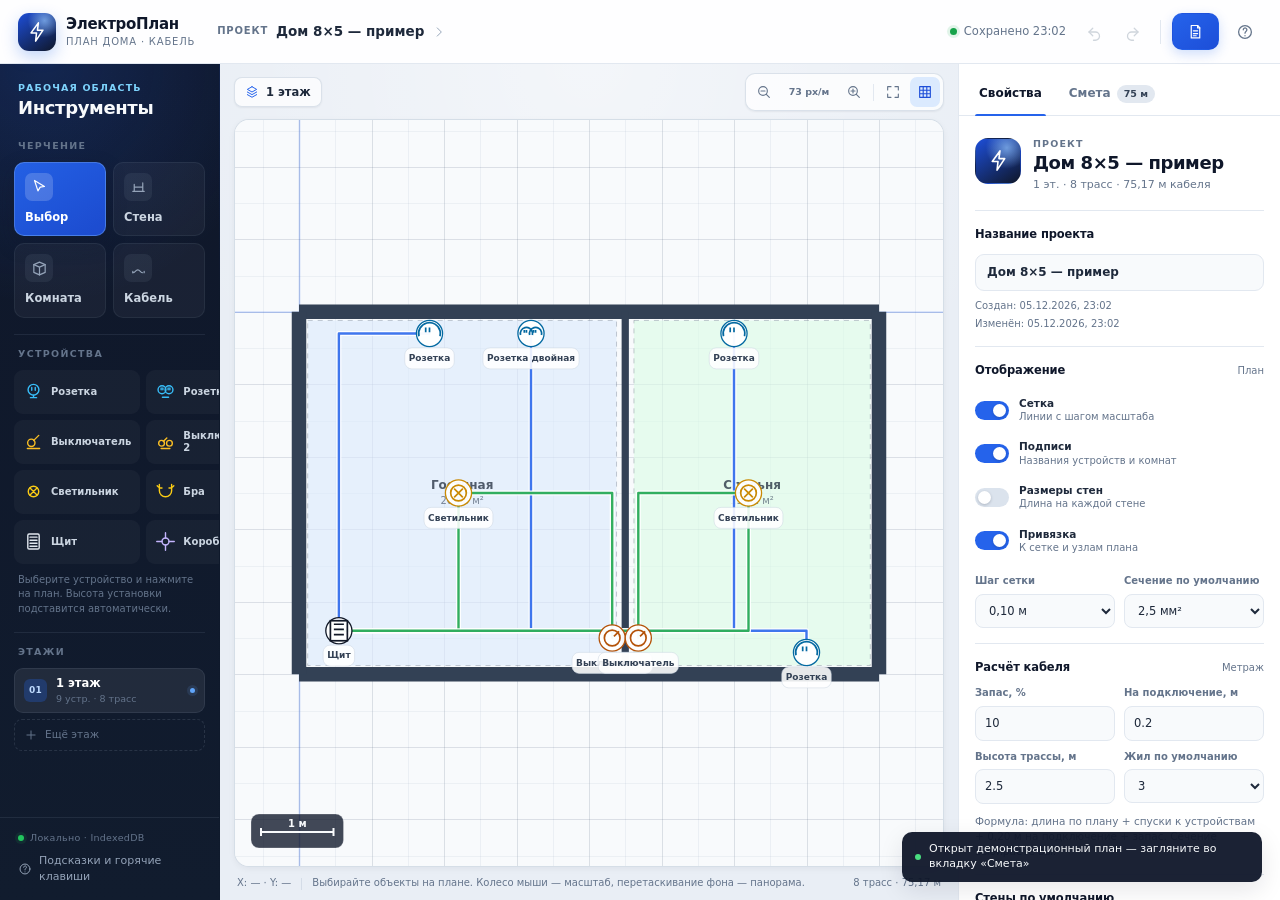
==== index.html @ 00d1d7ba "Add files via upload" ====
<!doctype html>
<html lang="ru">
<head>
  <meta charset="utf-8">
  <meta name="viewport" content="width=device-width, initial-scale=1, viewport-fit=cover">
  <meta name="description" content="ЭлектроПлан — рисование электрического плана дома и расчёт длины кабеля по сечениям. Работает офлайн на ПК и Android.">
  <meta name="theme-color" content="#0f172a">
  <meta name="application-name" content="ЭлектроПлан">
  <meta name="apple-mobile-web-app-capable" content="yes">
  <meta name="apple-mobile-web-app-status-bar-style" content="black-translucent">
  <meta name="apple-mobile-web-app-title" content="ЭлектроПлан">
  <title>ЭлектроПлан — план дома и расчёт кабеля</title>
  <link rel="manifest" href="manifest.webmanifest">
  <link rel="icon" href="icons/icon.svg" type="image/svg+xml">
  <link rel="icon" href="icons/favicon-32.png" sizes="32x32" type="image/png">
  <link rel="apple-touch-icon" href="icons/apple-touch-icon.png">
  <link rel="stylesheet" href="styles.css">
</head>
<body>
  <div class="app-shell" id="appShell">
    <header class="topbar">
      <div class="brand">
        <button class="icon-btn mobile-only" type="button" id="leftPanelBtn" aria-label="Открыть инструменты">
          <span data-icon="menu"></span>
        </button>
        <div class="brand-mark" aria-hidden="true"><span data-icon="bolt"></span></div>
        <div class="brand-copy">
          <strong>ЭлектроПлан</strong>
          <small>план дома · кабель</small>
        </div>
      </div>

      <button class="project-switcher" type="button" id="projectOpenBtn" title="Открыть список проектов">
        <span class="project-switcher-label">Проект</span>
        <strong id="topProjectName">Загрузка…</strong>
        <span class="chevron" data-icon="chevron"></span>
      </button>

      <div class="save-state" id="saveState">
        <span class="save-dot" id="saveDot"></span>
        <span id="saveStateText">Сохранено</span>
      </div>

      <div class="top-actions">
        <div class="history-buttons">
          <button class="icon-btn" type="button" id="undoBtn" title="Отменить (Ctrl+Z)" aria-label="Отменить">
            <span data-icon="undo"></span>
          </button>
          <button class="icon-btn" type="button" id="redoBtn" title="Повторить (Ctrl+Y)" aria-label="Повторить">
            <span data-icon="redo"></span>
          </button>
        </div>
        <span class="top-divider"></span>
        <button class="btn btn-ghost desktop-only" type="button" id="settingsBtn">
          <span data-icon="settings"></span> Настройки
        </button>
        <button class="btn btn-primary" type="button" id="reportBtn">
          <span data-icon="report"></span> <span class="desktop-only">Отчёт</span>
        </button>
        <button class="icon-btn" type="button" id="helpBtn" title="Как пользоваться" aria-label="Как пользоваться">
          <span data-icon="help"></span>
        </button>
      </div>
    </header>

    <main class="workspace">
      <aside class="left-panel" id="leftPanel" aria-label="Инструменты и устройства">
        <div class="side-head">
          <div>
            <span class="eyebrow">Рабочая область</span>
            <h2>Инструменты</h2>
          </div>
          <button class="icon-btn mobile-only" type="button" id="leftCloseBtn" aria-label="Закрыть панель">
            <span data-icon="close"></span>
          </button>
        </div>

        <div class="side-scroll">
          <section class="side-section">
            <div class="side-section-title">Черчение</div>
            <div class="tool-grid" id="toolPalette"></div>
          </section>

          <section class="side-section">
            <div class="side-section-title">Устройства</div>
            <div class="device-grid" id="devicePalette"></div>
            <p class="side-hint">Выберите устройство и нажмите на план. Высота установки подставится автоматически.</p>
          </section>

          <section class="side-section floor-section">
            <div class="side-section-title">Этажи</div>
            <div class="floor-list" id="floorList"></div>
          </section>
        </div>

        <div class="side-foot">
          <span class="storage-badge" id="storageBadge">Локальное хранение</span>
          <button class="text-btn" type="button" id="helpBtnSide">
            <span data-icon="help"></span> Подсказки и горячие клавиши
          </button>
        </div>
      </aside>

      <button class="panel-backdrop" type="button" id="panelBackdrop" aria-label="Закрыть панели" hidden></button>

      <section class="canvas-area" aria-label="План этажа">
        <div class="canvas-topbar">
          <div class="floor-chip" id="floorChip">
            <span data-icon="layers"></span>
            <span id="activeFloorName">1 этаж</span>
          </div>
          <div class="canvas-controls">
            <button class="icon-btn canvas-control" type="button" id="zoomOutBtn" title="Уменьшить" aria-label="Уменьшить масштаб">
              <span data-icon="zoomOut"></span>
            </button>
            <button class="zoom-label" type="button" id="zoomResetBtn" title="Сбросить масштаб">80 px/м</button>
            <button class="icon-btn canvas-control" type="button" id="zoomInBtn" title="Увеличить" aria-label="Увеличить масштаб">
              <span data-icon="zoomIn"></span>
            </button>
            <span class="control-divider"></span>
            <button class="icon-btn canvas-control" type="button" id="fitBtn" title="Показать весь план" aria-label="Показать весь план">
              <span data-icon="fit"></span>
            </button>
            <button class="icon-btn canvas-control" type="button" id="gridBtn" title="Показать или скрыть сетку" aria-label="Показать или скрыть сетку">
              <span data-icon="grid"></span>
            </button>
          </div>
        </div>

        <div class="canvas-wrap" id="canvasWrap">
          <canvas id="planCanvas" tabindex="0" aria-label="Холст плана. Колесо мыши — масштаб, перетаскивание фона — панорама."></canvas>

          <div class="empty-hint" id="emptyHint" hidden>
            <div class="empty-hint-icon"><span data-icon="wall"></span></div>
            <h3>Начните с контура дома</h3>
            <p>Нарисуйте стены, добавьте комнаты, затем расставьте устройства и проложите трассы кабеля.</p>
            <div class="empty-hint-actions">
              <button class="btn btn-primary btn-sm" type="button" data-action="start-wall">
                <span data-icon="wall"></span> Рисовать стену
              </button>
              <button class="btn btn-soft btn-sm" type="button" data-action="open-demo">
                Открыть пример
              </button>
            </div>
          </div>

          <div class="draw-hint" id="drawHint" hidden>
            <div class="draw-hint-copy">
              <strong id="drawHintTitle">Стена</strong>
              <span id="drawHintText">Укажите начало и конец стены.</span>
            </div>
            <div class="draw-hint-actions">
              <button class="btn btn-primary btn-sm" type="button" id="finishDraftBtn">Завершить</button>
              <button class="btn btn-ghost btn-sm" type="button" id="cancelDraftBtn">Отмена</button>
            </div>
          </div>

          <div class="touch-tip mobile-only" id="touchTip">
            <span>Два пальца — масштаб и панорама</span>
          </div>
        </div>

        <footer class="statusbar">
          <span class="cursor-readout" id="cursorReadout">X: — · Y: —</span>
          <span class="status-divider"></span>
          <span class="tool-hint" id="toolHint">Выбирайте объекты на плане. Колесо мыши — масштаб.</span>
          <span class="status-spacer"></span>
          <span class="route-status" id="routeStatus"></span>
          <span class="status-divider desktop-only"></span>
          <span class="zoom-status desktop-only" id="zoomStatus">Масштаб 80 px/м</span>
        </footer>

        <nav class="mobile-dock" id="mobileDock" aria-label="Быстрые инструменты">
          <button class="dock-btn active" type="button" data-tool="select"><span data-icon="select"></span><small>Выбор</small></button>
          <button class="dock-btn" type="button" data-tool="wall"><span data-icon="wall"></span><small>Стена</small></button>
          <button class="dock-btn" type="button" data-tool="room"><span data-icon="room"></span><small>Комната</small></button>
          <button class="dock-btn" type="button" data-tool="cable"><span data-icon="cable"></span><small>Кабель</small></button>
          <button class="dock-btn" type="button" id="mobileDevicesBtn"><span data-icon="plug"></span><small>Устройства</small></button>
          <button class="dock-btn" type="button" id="mobileInspectorBtn"><span data-icon="settings"></span><small>Свойства</small></button>
          <button class="dock-btn" type="button" id="mobileSummaryBtn"><span data-icon="report"></span><small>Смета</small></button>
        </nav>
      </section>

      <aside class="right-panel" id="rightPanel" aria-label="Свойства и смета">
        <div class="side-head right-mobile-head">
          <div>
            <span class="eyebrow">Инспектор</span>
            <h2 id="rightPanelTitle">Свойства</h2>
          </div>
          <button class="icon-btn mobile-only" type="button" id="rightCloseBtn" aria-label="Закрыть панель">
            <span data-icon="close"></span>
          </button>
        </div>
        <div class="panel-tabs" role="tablist">
          <button class="panel-tab active" type="button" id="propertiesTab" data-tab="properties" role="tab" aria-selected="true">Свойства</button>
          <button class="panel-tab" type="button" id="summaryTab" data-tab="summary" role="tab" aria-selected="false">
            Смета <span class="tab-badge" id="summaryBadge">0 м</span>
          </button>
        </div>
        <div class="right-scroll">
          <div id="propertiesPanel" role="tabpanel" aria-labelledby="propertiesTab"></div>
          <div id="summaryPanel" role="tabpanel" aria-labelledby="summaryTab" hidden></div>
        </div>
      </aside>
    </main>
  </div>

  <dialog class="modal" id="projectsDialog">
    <div class="modal-card projects-modal">
      <header class="modal-head">
        <div>
          <span class="eyebrow">Библиотека</span>
          <h2>Мои проекты</h2>
        </div>
        <button class="icon-btn" type="button" data-close-dialog aria-label="Закрыть">
          <span data-icon="close"></span>
        </button>
      </header>
      <div class="modal-body">
        <form class="new-project-form" id="newProjectForm">
          <label class="field">
            <span>Название нового проекта</span>
            <input id="newProjectName" maxlength="80" placeholder="Например, Квартира на Ленина" required>
          </label>
          <button class="btn btn-primary" type="submit"><span data-icon="plus"></span> Создать</button>
        </form>
        <div class="modal-toolbar">
          <button class="btn btn-soft btn-sm" type="button" id="importProjectBtn"><span data-icon="upload"></span> Загрузить JSON</button>
          <button class="btn btn-soft btn-sm" type="button" id="openDemoBtn"><span data-icon="bolt"></span> Демо-план</button>
          <span class="toolbar-note">Проекты хранятся только на этом устройстве</span>
        </div>
        <div class="project-list" id="projectsList"></div>
      </div>
      <footer class="modal-foot">
        <span class="storage-badge" id="storageBadgeDialog">Локальное хранение</span>
        <button class="btn btn-soft btn-sm" type="button" id="exportCurrentBtn"><span data-icon="download"></span> Сохранить текущий в файл</button>
      </footer>
    </div>
  </dialog>

  <dialog class="modal" id="helpDialog">
    <div class="modal-card help-modal">
      <header class="modal-head">
        <div>
          <span class="eyebrow">Руководство</span>
          <h2>Как работает ЭлектроПлан</h2>
        </div>
        <button class="icon-btn" type="button" data-close-dialog aria-label="Закрыть">
          <span data-icon="close"></span>
        </button>
      </header>
      <div class="modal-body help-body">
        <div class="help-steps">
          <article class="help-step">
            <span class="help-step-number">01</span>
            <div><h3>Нарисуйте дом</h3><p>Инструмент «Стена» — два клика. «Комната» — обведите контур по углам и нажмите «Завершить» или дважды кликните. Всё привязывается к сетке.</p></div>
          </article>
          <article class="help-step">
            <span class="help-step-number">02</span>
            <div><h3>Расставьте электрику</h3><p>Выберите розетку, выключатель, светильник или щит в левой панели и нажмите на план. Высоту установки можно изменить в свойствах.</p></div>
          </article>
          <article class="help-step">
            <span class="help-step-number">03</span>
            <div><h3>Проложите трассы</h3><p>Инструмент «Кабель»: начните у устройства, добавьте изгибы, завершите у второго устройства. Двойной клик по готовой трассе добавляет точку.</p></div>
          </article>
          <article class="help-step">
            <span class="help-step-number">04</span>
            <div><h3>Получите смету</h3><p>Зайдите во вкладку «Смета», проверьте итоги по сечениям и нажмите «Отчёт PDF» или «CSV». Перед покупкой уточните длины по месту.</p></div>
          </article>
        </div>
        <div class="help-grid">
          <section>
            <h3>Управление</h3>
            <dl class="shortcut-list">
              <div><dt>Колесо мыши</dt><dd>масштаб</dd></div>
              <div><dt>Перетаскивание фона</dt><dd>панорама</dd></div>
              <div><dt>Shift при рисовании</dt><dd>ровно по оси</dd></div>
              <div><dt>Двойной клик / Enter</dt><dd>завершить комнату или трассу</dd></div>
              <div><dt>Ctrl + Z / Ctrl + Y</dt><dd>отменить / повторить</dd></div>
              <div><dt>Delete</dt><dd>удалить выбранное</dd></div>
            </dl>
          </section>
          <section>
            <h3>Данные и установка</h3>
            <p>Проект автоматически сохраняется в браузере. Для переноса на другое устройство скачайте файл проекта и загрузите его через «Мои проекты».</p>
            <p>Приложение можно установить на Android и ПК из браузера (Chrome/Edge): меню → «Установить приложение». Для установки нужен адрес <strong>localhost</strong> или HTTPS.</p>
            <button class="btn btn-primary btn-block" type="button" id="installAppBtn" hidden><span data-icon="download"></span> Установить приложение</button>
          </section>
        </div>
        <div class="help-note"><span data-icon="info"></span> Приложение не подбирает сечение кабеля и автоматические выключатели. Сечения вы задаёте сами — программа считает только метраж и формирует смету.</div>
      </div>
      <footer class="modal-foot">
        <span>Версия 1.0 · офлайн-PWA</span>
        <button class="btn btn-primary btn-sm" type="button" data-close-dialog>Понятно</button>
      </footer>
    </div>
  </dialog>

  <dialog class="modal modal-confirm" id="confirmDialog">
    <div class="modal-card confirm-card">
      <div class="confirm-icon"><span data-icon="warning"></span></div>
      <h2 id="confirmTitle">Удалить объект?</h2>
      <p id="confirmText">Это действие можно отменить через Ctrl+Z.</p>
      <div class="confirm-actions">
        <button class="btn btn-ghost" type="button" id="confirmCancelBtn">Отмена</button>
        <button class="btn btn-danger" type="button" id="confirmOkBtn">Удалить</button>
      </div>
    </div>
  </dialog>

  <section class="report-overlay" id="reportOverlay" hidden aria-label="Отчёт для печати">
    <header class="report-toolbar">
      <button class="btn btn-ghost" type="button" id="reportCloseBtn"><span data-icon="select"></span> Назад к плану</button>
      <div class="report-toolbar-title"><span class="eyebrow">Документ</span><strong>Смета кабеля</strong></div>
      <div class="report-toolbar-actions">
        <button class="btn btn-soft" type="button" id="reportCsvBtn"><span data-icon="download"></span> CSV</button>
        <button class="btn btn-primary" type="button" id="reportPrintBtn"><span data-icon="printer"></span> Печать / PDF</button>
      </div>
    </header>
    <div class="report-scroll">
      <div class="report-preview" id="reportPreview"></div>
    </div>
  </section>

  <input type="file" id="projectImportInput" accept=".json,application/json" hidden>
  <input type="file" id="underlayImportInput" accept="image/*" hidden>
  <div class="toast-region" id="toastRegion" aria-live="polite" aria-atomic="false"></div>

  <script type="module" src="js/app.js"></script>
</body>
</html>
---- styles.css ----
/* ЭлектроПлан — оформление интерфейса. */

:root {
  --bg: #e9eef5;
  --bg-deep: #dde5ef;
  --surface: #ffffff;
  --surface-soft: #f8fafc;
  --surface-muted: #f1f5f9;
  --navy: #0f172a;
  --navy-soft: #17233a;
  --ink: #0f172a;
  --text: #1e293b;
  --muted: #64748b;
  --muted-light: #94a3b8;
  --line: #e2e8f0;
  --line-strong: #cbd5e1;
  --accent: #2563eb;
  --accent-dark: #1d4ed8;
  --accent-soft: #dbeafe;
  --amber: #f59e0b;
  --amber-soft: #fef3c7;
  --green: #16a34a;
  --red: #dc2626;
  --red-soft: #fee2e2;
  --shadow-sm: 0 1px 2px rgba(15, 23, 42, 0.06);
  --shadow-md: 0 8px 24px rgba(15, 23, 42, 0.10);
  --shadow-lg: 0 24px 64px rgba(15, 23, 42, 0.20);
  --radius-sm: 8px;
  --radius: 12px;
  --radius-lg: 18px;
  --topbar-height: 64px;
  --left-width: 236px;
  --right-width: 348px;
  --font: "Segoe UI", "Inter", system-ui, -apple-system, BlinkMacSystemFont, "Roboto", sans-serif;
}

* {
  box-sizing: border-box;
}

html,
body {
  margin: 0;
  padding: 0;
  min-height: 100%;
}

body {
  font-family: var(--font);
  color: var(--text);
  background: var(--bg);
  font-size: 14px;
  line-height: 1.45;
  -webkit-font-smoothing: antialiased;
  overflow: hidden;
}

button,
input,
select,
textarea {
  font: inherit;
  color: inherit;
}

button {
  cursor: pointer;
}

button:disabled {
  cursor: not-allowed;
  opacity: 0.45;
}

input,
select,
textarea {
  min-width: 0;
}

[hidden] {
  display: none !important;
}

::selection {
  background: rgba(37, 99, 235, 0.2);
}

.icon {
  width: 20px;
  height: 20px;
  display: block;
  flex: 0 0 auto;
}

.mobile-only {
  display: none !important;
}

.app-shell {
  height: 100dvh;
  display: flex;
  flex-direction: column;
  overflow: hidden;
}

/* Шапка ---------------------------------------------------------------- */

.topbar {
  height: var(--topbar-height);
  flex: 0 0 var(--topbar-height);
  display: flex;
  align-items: center;
  gap: 16px;
  padding: 0 18px;
  background: rgba(255, 255, 255, 0.94);
  border-bottom: 1px solid var(--line);
  backdrop-filter: blur(14px);
  z-index: 20;
}

.brand {
  display: flex;
  align-items: center;
  gap: 10px;
  min-width: 0;
}

.brand-mark {
  width: 38px;
  height: 38px;
  border-radius: 11px;
  display: grid;
  place-items: center;
  color: #fff;
  background:
    radial-gradient(circle at 70% 20%, rgba(147, 197, 253, 0.7), transparent 42%),
    linear-gradient(145deg, #1d4ed8, #0f172a);
  box-shadow: 0 6px 16px rgba(37, 99, 235, 0.28);
}

.brand-mark .icon {
  width: 22px;
  height: 22px;
}

.brand-copy {
  display: flex;
  flex-direction: column;
  line-height: 1.1;
  min-width: 0;
}

.brand-copy strong {
  font-size: 15px;
  letter-spacing: -0.02em;
  color: var(--ink);
}

.brand-copy small {
  font-size: 10px;
  letter-spacing: 0.08em;
  text-transform: uppercase;
  color: var(--muted);
  margin-top: 3px;
}

.project-switcher {
  display: flex;
  align-items: center;
  gap: 8px;
  min-width: 0;
  max-width: 340px;
  padding: 7px 10px;
  border: 1px solid transparent;
  border-radius: 10px;
  background: transparent;
  transition: background 0.15s ease, border-color 0.15s ease;
}

.project-switcher:hover {
  background: var(--surface-muted);
  border-color: var(--line);
}

.project-switcher-label {
  font-size: 10px;
  font-weight: 700;
  text-transform: uppercase;
  letter-spacing: 0.08em;
  color: var(--muted);
  flex: 0 0 auto;
}

.project-switcher strong {
  font-size: 13.5px;
  font-weight: 650;
  white-space: nowrap;
  overflow: hidden;
  text-overflow: ellipsis;
}

.project-switcher .chevron {
  color: var(--muted-light);
  display: grid;
  place-items: center;
}

.project-switcher .chevron .icon {
  width: 14px;
  height: 14px;
}

.save-state {
  display: flex;
  align-items: center;
  gap: 7px;
  color: var(--muted);
  font-size: 11.5px;
  white-space: nowrap;
  margin-left: auto;
}

.save-dot {
  width: 7px;
  height: 7px;
  border-radius: 50%;
  background: var(--green);
  box-shadow: 0 0 0 3px rgba(22, 163, 74, 0.12);
  transition: background 0.2s ease;
}

.save-state.is-saving .save-dot {
  background: var(--amber);
  box-shadow: 0 0 0 3px rgba(245, 158, 11, 0.14);
  animation: pulse 1.2s infinite;
}

.save-state.is-dirty .save-dot {
  background: var(--muted-light);
  box-shadow: 0 0 0 3px rgba(148, 163, 184, 0.12);
}

@keyframes pulse {
  0%, 100% { opacity: 1; }
  50% { opacity: 0.35; }
}

.top-actions {
  display: flex;
  align-items: center;
  gap: 8px;
}

.history-buttons {
  display: flex;
  gap: 2px;
}

.top-divider {
  width: 1px;
  height: 24px;
  background: var(--line);
  margin: 0 3px;
}

/* Кнопки --------------------------------------------------------------- */

.btn {
  border: 1px solid transparent;
  border-radius: 10px;
  padding: 9px 14px;
  display: inline-flex;
  align-items: center;
  justify-content: center;
  gap: 8px;
  font-size: 12.5px;
  font-weight: 650;
  line-height: 1.1;
  transition: background 0.15s ease, border-color 0.15s ease, transform 0.1s ease, color 0.15s ease;
  white-space: nowrap;
}

.btn .icon {
  width: 17px;
  height: 17px;
}

.btn:active {
  transform: translateY(1px);
}

.btn-primary {
  background: linear-gradient(145deg, var(--accent), var(--accent-dark));
  color: #fff;
  box-shadow: 0 4px 12px rgba(37, 99, 235, 0.22);
}

.btn-primary:hover {
  background: linear-gradient(145deg, #3b82f6, var(--accent));
}

.btn-accent {
  background: linear-gradient(145deg, #fbbf24, #f59e0b);
  color: #2d1b02;
  box-shadow: 0 4px 12px rgba(245, 158, 11, 0.25);
}

.btn-accent:hover {
  background: #fbbf24;
}

.btn-soft {
  background: var(--surface-muted);
  border-color: var(--line);
  color: var(--text);
}

.btn-soft:hover {
  background: #e8eef7;
  border-color: var(--line-strong);
}

.btn-ghost {
  background: transparent;
  color: var(--muted);
}

.btn-ghost:hover {
  background: var(--surface-muted);
  color: var(--text);
}

.btn-danger {
  background: var(--red);
  color: #fff;
}

.btn-danger:hover {
  background: #b91c1c;
}

.btn-light {
  background: rgba(255, 255, 255, 0.14);
  color: #fff;
  border-color: rgba(255, 255, 255, 0.18);
}

.btn-light:hover {
  background: rgba(255, 255, 255, 0.23);
}

.btn-sm {
  padding: 7px 10px;
  font-size: 11.5px;
  border-radius: 8px;
}

.btn-sm .icon {
  width: 15px;
  height: 15px;
}

.btn-block {
  width: 100%;
}

.danger-text {
  color: var(--red) !important;
}

.icon-btn {
  width: 35px;
  height: 35px;
  border: 1px solid transparent;
  border-radius: 9px;
  display: inline-grid;
  place-items: center;
  background: transparent;
  color: var(--muted);
  transition: background 0.15s ease, color 0.15s ease, border-color 0.15s ease;
}

.icon-btn:hover {
  background: var(--surface-muted);
  color: var(--text);
}

.icon-btn:disabled {
  opacity: 0.3;
  background: transparent;
}

.icon-btn .icon {
  width: 18px;
  height: 18px;
}

.text-btn {
  display: inline-flex;
  align-items: center;
  gap: 7px;
  border: 0;
  background: none;
  color: #94a3b8;
  font-size: 11px;
  padding: 0;
  text-align: left;
}

.text-btn:hover {
  color: #dbeafe;
}

.text-btn .icon {
  width: 14px;
  height: 14px;
}

/* Рабочая область ------------------------------------------------------ */

.workspace {
  flex: 1;
  min-height: 0;
  display: grid;
  grid-template-columns: var(--left-width) minmax(0, 1fr) var(--right-width);
  position: relative;
}

/* Левая панель --------------------------------------------------------- */

.left-panel {
  background:
    radial-gradient(circle at 20% 0%, rgba(37, 99, 235, 0.20), transparent 28%),
    linear-gradient(180deg, #0f172a 0%, #111c2e 100%);
  color: #e2e8f0;
  display: flex;
  flex-direction: column;
  min-height: 0;
  border-right: 1px solid rgba(15, 23, 42, 0.06);
  z-index: 10;
}

.side-head {
  padding: 18px 18px 14px;
  display: flex;
  align-items: flex-start;
  justify-content: space-between;
  gap: 10px;
}

.left-panel .eyebrow {
  color: #7dd3fc;
}

.eyebrow {
  display: block;
  font-size: 9.5px;
  line-height: 1.2;
  letter-spacing: 0.12em;
  text-transform: uppercase;
  font-weight: 750;
  color: var(--muted);
}

.side-head h2 {
  margin: 4px 0 0;
  font-size: 18px;
  line-height: 1.2;
  letter-spacing: -0.02em;
  color: #f8fafc;
}

.side-head .icon-btn {
  color: #94a3b8;
}

.side-head .icon-btn:hover {
  background: rgba(255, 255, 255, 0.07);
  color: #fff;
}

.side-scroll {
  flex: 1;
  min-height: 0;
  overflow-y: auto;
  padding: 2px 14px 18px;
}

.side-section {
  padding: 12px 0 16px;
  border-top: 1px solid rgba(148, 163, 184, 0.12);
}

.side-section:first-child {
  border-top: 0;
  padding-top: 4px;
}

.side-section-title {
  font-size: 9.5px;
  font-weight: 750;
  letter-spacing: 0.14em;
  text-transform: uppercase;
  color: #64748b;
  padding: 0 4px 9px;
}

.tool-grid {
  display: grid;
  grid-template-columns: 1fr 1fr;
  gap: 7px;
}

.tool-btn {
  position: relative;
  display: flex;
  flex-direction: column;
  align-items: flex-start;
  gap: 8px;
  min-height: 68px;
  padding: 10px;
  background: rgba(255, 255, 255, 0.045);
  border: 1px solid rgba(148, 163, 184, 0.10);
  border-radius: 10px;
  color: #cbd5e1;
  text-align: left;
  transition: background 0.15s ease, border-color 0.15s ease, transform 0.15s ease;
}

.tool-btn:hover {
  background: rgba(255, 255, 255, 0.085);
  border-color: rgba(148, 163, 184, 0.22);
  color: #fff;
}

.tool-btn .tool-icon {
  width: 28px;
  height: 28px;
  border-radius: 7px;
  display: grid;
  place-items: center;
  background: rgba(148, 163, 184, 0.10);
  color: #94a3b8;
}

.tool-btn .tool-icon .icon {
  width: 17px;
  height: 17px;
}

.tool-btn span:last-child {
  font-size: 11.5px;
  font-weight: 600;
}

.tool-btn.active {
  background: linear-gradient(145deg, rgba(37, 99, 235, 0.96), rgba(29, 78, 216, 0.94));
  border-color: rgba(147, 197, 253, 0.34);
  color: #fff;
  box-shadow: 0 8px 20px rgba(15, 23, 42, 0.32);
}

.tool-btn.active .tool-icon {
  background: rgba(255, 255, 255, 0.18);
  color: #fff;
}

.device-grid {
  display: grid;
  grid-template-columns: 1fr 1fr;
  gap: 6px;
}

.device-btn {
  display: flex;
  align-items: center;
  gap: 7px;
  min-height: 44px;
  padding: 7px 8px;
  border-radius: 9px;
  border: 1px solid transparent;
  background: rgba(255, 255, 255, 0.035);
  color: #cbd5e1;
  text-align: left;
  transition: background 0.15s ease, border-color 0.15s ease, color 0.15s ease;
}

.device-btn:hover {
  background: rgba(255, 255, 255, 0.08);
  border-color: rgba(148, 163, 184, 0.16);
  color: #fff;
}

.device-btn.active {
  background: rgba(37, 99, 235, 0.22);
  border-color: rgba(96, 165, 250, 0.48);
  color: #fff;
}

.device-btn .device-svg {
  width: 21px;
  height: 21px;
  color: var(--device-color, #60a5fa);
  flex: 0 0 auto;
}

.device-btn span {
  font-size: 10px;
  line-height: 1.18;
  font-weight: 600;
  color: inherit;
}

.side-hint {
  margin: 9px 4px 0;
  color: #64748b;
  font-size: 10px;
  line-height: 1.45;
}

.floor-list {
  display: flex;
  flex-direction: column;
  gap: 4px;
}

.floor-row {
  display: flex;
  align-items: center;
  gap: 9px;
  width: 100%;
  padding: 8px 9px;
  border: 1px solid transparent;
  border-radius: 9px;
  background: transparent;
  color: #94a3b8;
  text-align: left;
  transition: background 0.15s ease, color 0.15s ease;
}

.floor-row:hover {
  background: rgba(255, 255, 255, 0.055);
  color: #e2e8f0;
}

.floor-row.active {
  background: rgba(255, 255, 255, 0.075);
  border-color: rgba(148, 163, 184, 0.12);
  color: #fff;
}

.floor-index {
  width: 23px;
  height: 23px;
  flex: 0 0 23px;
  display: grid;
  place-items: center;
  border-radius: 6px;
  background: rgba(148, 163, 184, 0.10);
  font-size: 9px;
  font-weight: 700;
  color: #94a3b8;
  letter-spacing: 0.04em;
}

.floor-row.active .floor-index {
  background: rgba(37, 99, 235, 0.28);
  color: #bfdbfe;
}

.floor-copy {
  display: flex;
  flex-direction: column;
  min-width: 0;
  line-height: 1.2;
}

.floor-copy strong {
  font-size: 11.5px;
  font-weight: 600;
  white-space: nowrap;
  overflow: hidden;
  text-overflow: ellipsis;
}

.floor-copy small {
  font-size: 9.5px;
  color: #64748b;
  margin-top: 2px;
}

.floor-dot {
  width: 5px;
  height: 5px;
  border-radius: 50%;
  background: #60a5fa;
  margin-left: auto;
  box-shadow: 0 0 0 3px rgba(96, 165, 250, 0.12);
}

.floor-add {
  display: flex;
  align-items: center;
  gap: 7px;
  border: 1px dashed rgba(148, 163, 184, 0.18);
  border-radius: 8px;
  background: transparent;
  color: #64748b;
  font-size: 10.5px;
  padding: 7px 9px;
  margin-top: 2px;
}

.floor-add:hover {
  border-color: rgba(148, 163, 184, 0.35);
  color: #cbd5e1;
}

.floor-add .icon {
  width: 14px;
  height: 14px;
}

.side-foot {
  flex: 0 0 auto;
  padding: 13px 18px 15px;
  border-top: 1px solid rgba(148, 163, 184, 0.12);
  display: flex;
  flex-direction: column;
  gap: 8px;
}

.storage-badge {
  display: inline-flex;
  align-items: center;
  gap: 6px;
  font-size: 9.5px;
  color: #64748b;
  letter-spacing: 0.03em;
}

.storage-badge::before {
  content: "";
  width: 6px;
  height: 6px;
  border-radius: 50%;
  background: #22c55e;
  box-shadow: 0 0 0 3px rgba(34, 197, 94, 0.10);
}

/* Холст ---------------------------------------------------------------- */

.canvas-area {
  display: flex;
  flex-direction: column;
  min-width: 0;
  min-height: 0;
  background:
    radial-gradient(circle at 50% 0%, rgba(255, 255, 255, 0.48), transparent 50%),
    var(--bg);
}

.canvas-topbar {
  display: flex;
  align-items: center;
  justify-content: space-between;
  gap: 12px;
  padding: 9px 14px 8px;
  min-height: 48px;
}

.floor-chip {
  display: inline-flex;
  align-items: center;
  gap: 7px;
  padding: 6px 10px;
  border-radius: 8px;
  background: rgba(255, 255, 255, 0.72);
  border: 1px solid rgba(203, 213, 225, 0.68);
  color: var(--text);
  font-size: 11.5px;
  font-weight: 650;
  box-shadow: var(--shadow-sm);
}

.floor-chip .icon {
  width: 14px;
  height: 14px;
  color: var(--accent);
}

.canvas-controls {
  display: flex;
  align-items: center;
  gap: 2px;
  background: rgba(255, 255, 255, 0.76);
  border: 1px solid rgba(203, 213, 225, 0.68);
  border-radius: 10px;
  padding: 3px;
  box-shadow: var(--shadow-sm);
}

.canvas-control {
  width: 30px;
  height: 30px;
  border-radius: 7px;
}

.canvas-control .icon {
  width: 16px;
  height: 16px;
}

.canvas-control.active {
  background: var(--accent-soft);
  color: var(--accent-dark);
}

.zoom-label {
  min-width: 56px;
  height: 28px;
  border: 0;
  background: transparent;
  color: var(--muted);
  font-size: 9.5px;
  font-weight: 650;
  border-radius: 6px;
}

.zoom-label:hover {
  background: var(--surface-muted);
  color: var(--text);
}

.control-divider {
  width: 1px;
  height: 17px;
  background: var(--line);
  margin: 0 2px;
}

.canvas-wrap {
  flex: 1;
  min-height: 0;
  position: relative;
  margin: 0 14px;
  border-radius: 15px;
  overflow: hidden;
  background: #f8fafc;
  border: 1px solid rgba(203, 213, 225, 0.76);
  box-shadow: 0 2px 6px rgba(15, 23, 42, 0.05), inset 0 1px 0 rgba(255, 255, 255, 0.8);
}

#planCanvas {
  position: absolute;
  inset: 0;
  width: 100%;
  height: 100%;
  display: block;
  touch-action: none;
  outline: none;
}

#planCanvas:focus-visible {
  box-shadow: inset 0 0 0 2px rgba(37, 99, 235, 0.45);
}

.empty-hint {
  position: absolute;
  top: 50%;
  left: 50%;
  transform: translate(-50%, -50%);
  width: min(390px, calc(100% - 40px));
  padding: 24px;
  border-radius: 18px;
  background: rgba(255, 255, 255, 0.92);
  border: 1px solid rgba(203, 213, 225, 0.8);
  box-shadow: var(--shadow-lg);
  text-align: center;
  backdrop-filter: blur(12px);
}

.empty-hint-icon {
  width: 46px;
  height: 46px;
  margin: 0 auto 12px;
  border-radius: 13px;
  display: grid;
  place-items: center;
  color: var(--accent-dark);
  background: var(--accent-soft);
}

.empty-hint-icon .icon {
  width: 24px;
  height: 24px;
}

.empty-hint h3 {
  margin: 0 0 6px;
  font-size: 17px;
  color: var(--ink);
  letter-spacing: -0.02em;
}

.empty-hint p {
  margin: 0 auto 16px;
  max-width: 300px;
  color: var(--muted);
  font-size: 12px;
  line-height: 1.55;
}

.empty-hint-actions {
  display: flex;
  justify-content: center;
  gap: 8px;
  flex-wrap: wrap;
}

.draw-hint {
  position: absolute;
  top: 14px;
  left: 50%;
  transform: translateX(-50%);
  width: max-content;
  max-width: calc(100% - 28px);
  display: flex;
  align-items: center;
  gap: 16px;
  padding: 9px 10px 9px 14px;
  border-radius: 12px;
  background: rgba(15, 23, 42, 0.92);
  color: #f8fafc;
  box-shadow: var(--shadow-md);
  backdrop-filter: blur(12px);
  z-index: 3;
}

.draw-hint-copy {
  display: flex;
  flex-direction: column;
  min-width: 0;
  line-height: 1.3;
}

.draw-hint-copy strong {
  font-size: 11px;
  font-weight: 700;
}

.draw-hint-copy span {
  font-size: 10px;
  color: #cbd5e1;
  white-space: nowrap;
  overflow: hidden;
  text-overflow: ellipsis;
}

.draw-hint-actions {
  display: flex;
  gap: 4px;
  flex: 0 0 auto;
}

.draw-hint .btn-primary {
  background: #f59e0b;
  color: #2d1b02;
  box-shadow: none;
}

.draw-hint .btn-ghost {
  color: #cbd5e1;
}

.draw-hint .btn-ghost:hover {
  background: rgba(255, 255, 255, 0.1);
  color: #fff;
}

.touch-tip {
  position: absolute;
  right: 12px;
  bottom: 12px;
  padding: 5px 8px;
  border-radius: 7px;
  background: rgba(15, 23, 42, 0.62);
  color: #e2e8f0;
  font-size: 9px;
  backdrop-filter: blur(6px);
  pointer-events: none;
}

.statusbar {
  flex: 0 0 33px;
  display: flex;
  align-items: center;
  gap: 10px;
  padding: 0 17px;
  color: var(--muted);
  font-size: 10px;
  min-width: 0;
}

.cursor-readout {
  font-variant-numeric: tabular-nums;
  white-space: nowrap;
}

.status-divider {
  width: 1px;
  height: 12px;
  background: var(--line-strong);
  opacity: 0.7;
}

.tool-hint {
  min-width: 0;
  white-space: nowrap;
  overflow: hidden;
  text-overflow: ellipsis;
}

.status-spacer {
  flex: 1;
}

.route-status {
  white-space: nowrap;
  color: var(--muted);
}

.zoom-status {
  white-space: nowrap;
  font-variant-numeric: tabular-nums;
}

.mobile-dock {
  display: none;
}

/* Правая панель -------------------------------------------------------- */

.right-panel {
  background: var(--surface);
  border-left: 1px solid var(--line);
  display: flex;
  flex-direction: column;
  min-height: 0;
  z-index: 10;
}

.right-mobile-head {
  display: none;
}

.panel-tabs {
  display: flex;
  gap: 2px;
  padding: 12px 18px 0;
  border-bottom: 1px solid var(--line);
  flex: 0 0 auto;
}

.panel-tab {
  position: relative;
  padding: 9px 4px 12px;
  margin-right: 17px;
  border: 0;
  background: transparent;
  color: var(--muted);
  font-size: 12px;
  font-weight: 650;
  display: flex;
  align-items: center;
  gap: 6px;
}

.panel-tab::after {
  content: "";
  position: absolute;
  left: 0;
  right: 0;
  bottom: -1px;
  height: 2px;
  background: transparent;
  border-radius: 2px 2px 0 0;
}

.panel-tab:hover {
  color: var(--text);
}

.panel-tab.active {
  color: var(--ink);
}

.panel-tab.active::after {
  background: var(--accent);
}

.tab-badge {
  padding: 2px 7px;
  border-radius: 20px;
  background: #e2e8f0;
  color: #334155;
  font-size: 9.5px;
  font-weight: 650;
}

.right-scroll {
  flex: 1;
  min-height: 0;
  overflow-y: auto;
  overscroll-behavior: contain;
}

#propertiesPanel,
#summaryPanel {
  min-height: 100%;
}

/* Инспектор ------------------------------------------------------------ */

.inspector {
  padding: 20px 18px 26px;
}

.inspector-hero {
  display: flex;
  align-items: flex-start;
  gap: 12px;
  padding: 2px 0 17px;
}

.object-icon {
  width: 46px;
  height: 46px;
  flex: 0 0 46px;
  border-radius: 13px;
  display: grid;
  place-items: center;
  color: var(--object-color, var(--accent));
  background: color-mix(in srgb, var(--object-color, #2563eb) 12%, white);
  border: 1px solid color-mix(in srgb, var(--object-color, #2563eb) 18%, white);
}

.object-icon .icon {
  width: 23px;
  height: 23px;
}

.object-icon-project {
  --object-color: #1d4ed8;
  color: #fff;
  background:
    radial-gradient(circle at 70% 20%, rgba(147, 197, 253, 0.7), transparent 45%),
    linear-gradient(145deg, #1d4ed8, #0f172a);
  border-color: transparent;
}

.object-icon-device {
  --object-color: #0369a1;
}

.object-icon-wall {
  --object-color: #475569;
}

.object-icon-room {
  --object-color: #2563eb;
}

.object-icon-cable {
  --object-color: #2563eb;
}

.hero-copy {
  min-width: 0;
}

.hero-copy h2 {
  margin: 3px 0 3px;
  font-size: 18px;
  line-height: 1.22;
  letter-spacing: -0.025em;
  color: var(--ink);
  overflow-wrap: anywhere;
}

.hero-copy p {
  margin: 0;
  color: var(--muted);
  font-size: 11px;
}

.accent-number {
  color: var(--accent-dark);
}

.inspector-section {
  padding: 15px 0;
  border-top: 1px solid var(--line);
}

.section-heading {
  display: flex;
  align-items: baseline;
  justify-content: space-between;
  gap: 10px;
  margin-bottom: 11px;
}

.section-heading h3 {
  margin: 0;
  font-size: 11.5px;
  font-weight: 700;
  letter-spacing: -0.01em;
  color: var(--ink);
}

.section-note {
  font-size: 10px;
  color: var(--muted);
  white-space: nowrap;
}

.project-meta {
  display: flex;
  flex-direction: column;
  gap: 3px;
  margin-top: 8px;
  color: var(--muted);
  font-size: 10px;
}

.helper-copy {
  margin: 10px 0 0;
  color: var(--muted);
  font-size: 10.5px;
  line-height: 1.45;
}

.wide-input {
  width: 100%;
  padding: 9px 11px;
  border: 1px solid var(--line);
  border-radius: 9px;
  background: var(--surface-soft);
  font-size: 12px;
  font-weight: 550;
}

.wide-input:focus,
.field input:focus,
.field select:focus,
.field textarea:focus {
  outline: none;
  border-color: #93c5fd;
  background: #fff;
  box-shadow: 0 0 0 3px rgba(37, 99, 235, 0.12);
}

.form-grid {
  display: grid;
  grid-template-columns: 1fr 1fr;
  gap: 10px;
}

.compact-grid {
  gap: 9px;
}

.field {
  display: flex;
  flex-direction: column;
  gap: 5px;
  min-width: 0;
}

.field > span {
  font-size: 10px;
  font-weight: 650;
  color: var(--muted);
}

.field input,
.field select,
.field textarea {
  width: 100%;
  padding: 8px 9px;
  border: 1px solid var(--line);
  border-radius: 8px;
  background: var(--surface-soft);
  font-size: 11.5px;
  color: var(--text);
  transition: border-color 0.15s ease, background 0.15s ease, box-shadow 0.15s ease;
}

.field textarea {
  resize: vertical;
  min-height: 54px;
}

.field input[type="color"] {
  height: 34px;
  padding: 3px;
  cursor: pointer;
}

.field input:disabled,
.field select:disabled {
  opacity: 0.55;
  cursor: not-allowed;
}

.field small {
  font-size: 9.5px;
  color: var(--muted-light);
  line-height: 1.35;
}

.field-wide {
  grid-column: 1 / -1;
}

.switch-stack {
  display: flex;
  flex-direction: column;
  gap: 3px;
  margin-bottom: 13px;
}

.switch-row {
  position: relative;
  display: flex;
  align-items: center;
  gap: 10px;
  padding: 7px 0;
  cursor: pointer;
}

.switch-row input {
  position: absolute;
  opacity: 0;
  width: 1px;
  height: 1px;
}

.switch-track {
  width: 34px;
  height: 19px;
  flex: 0 0 34px;
  border-radius: 20px;
  background: #dbe3ed;
  transition: background 0.18s ease;
  position: relative;
}

.switch-track::after {
  content: "";
  position: absolute;
  width: 13px;
  height: 13px;
  top: 3px;
  left: 3px;
  border-radius: 50%;
  background: #fff;
  box-shadow: 0 1px 3px rgba(15, 23, 42, 0.22);
  transition: transform 0.18s ease;
}

.switch-row input:checked + .switch-track {
  background: var(--accent);
}

.switch-row input:checked + .switch-track::after {
  transform: translateX(15px);
}

.switch-row input:focus-visible + .switch-track {
  outline: 2px solid #93c5fd;
  outline-offset: 2px;
}

.switch-copy {
  display: flex;
  flex-direction: column;
  min-width: 0;
  line-height: 1.25;
}

.switch-copy strong {
  font-size: 10.5px;
  font-weight: 600;
  color: var(--text);
}

.switch-copy small {
  font-size: 10px;
  color: var(--muted);
  margin-top: 1px;
}

.switch-row-compact {
  padding: 9px 0 7px;
}

.metric-list {
  border: 1px solid var(--line);
  border-radius: 10px;
  overflow: hidden;
  margin-bottom: 10px;
  background: var(--surface-soft);
}

.metric-row {
  display: flex;
  align-items: center;
  justify-content: space-between;
  gap: 12px;
  padding: 6px 9px;
  font-size: 10px;
  color: var(--muted);
  border-bottom: 1px solid rgba(226, 232, 240, 0.7);
}

.metric-row:last-child {
  border-bottom: 0;
}

.metric-row strong {
  color: var(--text);
  font-weight: 600;
  white-space: nowrap;
}

.metric-total {
  background: #eff6ff;
  color: var(--accent-dark);
  font-weight: 650;
}

.metric-total strong {
  color: var(--accent-dark);
  font-size: 12px;
}

.inline-actions {
  display: flex;
  gap: 6px;
  flex-wrap: wrap;
  margin-top: 11px;
}

.inspector-actions {
  display: flex;
  flex-wrap: wrap;
  gap: 6px;
  padding-top: 15px;
  border-top: 1px solid var(--line);
}

.inspector-actions .btn {
  flex: 1 1 auto;
}

.linked-list {
  display: flex;
  flex-direction: column;
  gap: 4px;
}

.linked-row {
  display: flex;
  align-items: center;
  gap: 8px;
  width: 100%;
  text-align: left;
  padding: 8px 8px;
  border: 1px solid var(--line);
  border-radius: 8px;
  background: var(--surface-soft);
  transition: border-color 0.15s ease, background 0.15s ease;
}

.linked-row:hover {
  border-color: var(--line-strong);
  background: var(--surface-muted);
}

.linked-row > .icon {
  width: 14px;
  height: 14px;
  color: var(--muted-light);
  margin-left: auto;
}

.linked-copy {
  display: flex;
  flex-direction: column;
  min-width: 0;
  line-height: 1.25;
}

.linked-copy strong {
  font-size: 10.5px;
  font-weight: 600;
  color: var(--text);
  white-space: nowrap;
  overflow: hidden;
  text-overflow: ellipsis;
}

.linked-copy small {
  font-size: 9.5px;
  color: var(--muted);
  margin-top: 2px;
}

.color-dot {
  display: inline-block;
  width: 8px;
  height: 8px;
  flex: 0 0 8px;
  border-radius: 50%;
  background: var(--dot, var(--accent));
  box-shadow: 0 0 0 3px color-mix(in srgb, var(--dot, #2563eb) 13%, transparent);
}

.empty-note {
  margin: 0;
  color: var(--muted-light);
  font-size: 10.5px;
  line-height: 1.5;
  padding: 9px 10px;
  border-radius: 8px;
  background: var(--surface-soft);
}

/* Смета ---------------------------------------------------------------- */

.summary-panel {
  padding: 18px 18px 26px;
}

.summary-hero {
  position: relative;
  overflow: hidden;
  border-radius: 16px;
  padding: 18px;
  color: #f8fafc;
  background:
    radial-gradient(circle at 87% 7%, rgba(96, 165, 250, 0.58), transparent 36%),
    radial-gradient(circle at 10% 100%, rgba(245, 158, 11, 0.20), transparent 38%),
    linear-gradient(145deg, #0f172a, #1e3a8a);
  box-shadow: 0 12px 28px rgba(15, 23, 42, 0.18);
}

.summary-hero-glow {
  position: absolute;
  width: 160px;
  height: 160px;
  border-radius: 50%;
  border: 1px solid rgba(255, 255, 255, 0.11);
  right: -56px;
  top: -66px;
}

.summary-kicker {
  display: block;
  font-size: 9px;
  font-weight: 700;
  text-transform: uppercase;
  letter-spacing: 0.15em;
  color: #93c5fd;
}

.summary-total {
  display: flex;
  align-items: baseline;
  gap: 5px;
  margin: 6px 0 2px;
}

.summary-total strong {
  font-size: 34px;
  line-height: 1;
  font-weight: 720;
  letter-spacing: -0.045em;
  font-variant-numeric: tabular-nums;
}

.summary-total span {
  font-size: 15px;
  font-weight: 550;
  color: #bfdbfe;
}

.summary-hero p {
  margin: 4px 0 14px;
  color: #bfdbfe;
  font-size: 10px;
}

.summary-actions {
  display: flex;
  gap: 6px;
}

.summary-actions .btn {
  flex: 1;
}

.summary-section {
  padding: 17px 0;
  border-bottom: 1px solid var(--line);
}

.summary-section:last-of-type {
  border-bottom: 0;
}

.section-bars {
  display: flex;
  flex-direction: column;
  gap: 12px;
}

.section-row-head,
.section-row-foot {
  display: flex;
  align-items: center;
  justify-content: space-between;
  gap: 10px;
}

.section-name {
  display: flex;
  align-items: center;
  gap: 7px;
  font-size: 10.5px;
  font-weight: 600;
  color: var(--text);
}

.section-meters {
  font-size: 11px;
  font-weight: 700;
  color: var(--text);
  font-variant-numeric: tabular-nums;
}

.bar-track {
  height: 5px;
  background: var(--surface-muted);
  border-radius: 10px;
  margin: 5px 0 4px;
  overflow: hidden;
}

.bar-fill {
  display: block;
  height: 100%;
  border-radius: inherit;
  background: var(--bar, var(--accent));
}

.section-row-foot {
  font-size: 9px;
  color: var(--muted-light);
}

.spec-list {
  display: flex;
  flex-direction: column;
  gap: 4px;
}

.spec-row {
  display: flex;
  align-items: center;
  gap: 8px;
  padding: 6px 0;
  border-bottom: 1px dashed var(--line);
}

.spec-row:last-child {
  border-bottom: 0;
}

.spec-chip {
  padding: 3px 7px;
  border-radius: 6px;
  background: color-mix(in srgb, var(--chip, #2563eb) 11%, white);
  border: 1px solid color-mix(in srgb, var(--chip, #2563eb) 18%, white);
  color: var(--chip, #1d4ed8);
  font-size: 9.5px;
  font-weight: 700;
}

.spec-route-count {
  font-size: 9.5px;
  color: var(--muted-light);
}

.spec-row strong {
  margin-left: auto;
  font-size: 10.5px;
  font-weight: 650;
  font-variant-numeric: tabular-nums;
}

.floor-totals {
  display: flex;
  flex-direction: column;
  gap: 5px;
}

.floor-total-row {
  display: flex;
  align-items: center;
  gap: 8px;
  font-size: 10px;
  color: var(--muted);
}

.floor-total-row span:first-child {
  color: var(--text);
  font-weight: 550;
  flex: 1;
  white-space: nowrap;
  overflow: hidden;
  text-overflow: ellipsis;
}

.floor-total-row strong {
  color: var(--text);
  font-variant-numeric: tabular-nums;
}

.route-list {
  display: flex;
  flex-direction: column;
  gap: 3px;
}

.route-row {
  display: flex;
  align-items: center;
  gap: 8px;
  width: 100%;
  padding: 8px 7px;
  border: 1px solid transparent;
  border-radius: 8px;
  background: transparent;
  text-align: left;
  transition: background 0.15s ease, border-color 0.15s ease;
}

.route-row:hover {
  background: var(--surface-soft);
  border-color: var(--line);
}

.route-row.active {
  background: #eff6ff;
  border-color: #bfdbfe;
}

.route-copy {
  display: flex;
  flex-direction: column;
  min-width: 0;
  line-height: 1.25;
}

.route-copy strong {
  font-size: 10.5px;
  font-weight: 600;
  color: var(--text);
  white-space: nowrap;
  overflow: hidden;
  text-overflow: ellipsis;
}

.route-copy small {
  font-size: 9px;
  color: var(--muted-light);
  margin-top: 2px;
}

.route-meters {
  margin-left: auto;
  color: var(--text);
  font-size: 10.5px;
  font-weight: 650;
  font-variant-numeric: tabular-nums;
  flex: 0 0 auto;
}

.summary-empty {
  padding: 28px 20px;
  text-align: center;
  color: var(--muted);
}

.summary-empty > .icon {
  width: 32px;
  height: 32px;
  margin: 0 auto 12px;
  color: var(--muted-light);
}

.summary-empty h3 {
  margin: 0 0 5px;
  font-size: 13px;
  color: var(--ink);
}

.summary-empty p {
  margin: 0;
  font-size: 10.5px;
  line-height: 1.5;
}

.method-section p {
  margin: 0 0 6px;
  color: var(--muted);
  font-size: 10px;
  line-height: 1.5;
}

.method-section .muted {
  color: var(--muted-light);
}

.summary-footer {
  padding-top: 16px;
}

/* Диалоги -------------------------------------------------------------- */

.modal {
  border: 0;
  padding: 0;
  background: transparent;
  color: var(--text);
  max-width: none;
  max-height: none;
  overflow: visible;
}

.modal::backdrop {
  background: rgba(15, 23, 42, 0.48);
  backdrop-filter: blur(5px);
}

.modal-card {
  width: min(760px, calc(100vw - 32px));
  max-height: min(86dvh, 860px);
  background: var(--surface);
  border-radius: 18px;
  box-shadow: var(--shadow-lg);
  display: flex;
  flex-direction: column;
  overflow: hidden;
  animation: dialog-in 0.18s ease-out;
}

@keyframes dialog-in {
  from { opacity: 0; transform: translateY(10px) scale(0.985); }
  to { opacity: 1; transform: translateY(0) scale(1); }
}

.modal-head {
  display: flex;
  align-items: flex-start;
  justify-content: space-between;
  gap: 12px;
  padding: 19px 22px 14px;
  border-bottom: 1px solid var(--line);
}

.modal-head h2 {
  margin: 3px 0 0;
  font-size: 20px;
  letter-spacing: -0.03em;
  color: var(--ink);
}

.modal-body {
  min-height: 0;
  overflow-y: auto;
  padding: 18px 22px;
}

.modal-foot {
  display: flex;
  align-items: center;
  justify-content: space-between;
  gap: 12px;
  padding: 12px 22px;
  border-top: 1px solid var(--line);
  color: var(--muted-light);
  font-size: 10px;
}

.new-project-form {
  display: flex;
  align-items: flex-end;
  gap: 9px;
  padding-bottom: 14px;
}

.new-project-form .field {
  flex: 1;
}

.new-project-form .btn {
  flex: 0 0 auto;
  min-height: 35px;
}

.modal-toolbar {
  display: flex;
  align-items: center;
  gap: 6px;
  flex-wrap: wrap;
  padding: 10px 0 14px;
  border-top: 1px solid var(--line);
  border-bottom: 1px solid var(--line);
}

.toolbar-note {
  margin-left: auto;
  color: var(--muted-light);
  font-size: 9.5px;
}

.project-list {
  display: flex;
  flex-direction: column;
  gap: 7px;
  padding-top: 14px;
}

.project-card {
  display: flex;
  align-items: center;
  gap: 12px;
  padding: 12px;
  border: 1px solid var(--line);
  border-radius: 12px;
  background: var(--surface-soft);
  transition: border-color 0.15s ease, background 0.15s ease;
}

.project-card:hover {
  border-color: var(--line-strong);
  background: #fff;
}

.project-card.current {
  border-color: #bfdbfe;
  background: #f0f7ff;
}

.project-card-icon {
  width: 42px;
  height: 42px;
  flex: 0 0 42px;
  border-radius: 10px;
  display: grid;
  place-items: center;
  color: var(--accent-dark);
  background: var(--accent-soft);
}

.project-card-icon .icon {
  width: 21px;
  height: 21px;
}

.project-card-body {
  min-width: 0;
  flex: 1;
}

.project-card-head {
  display: flex;
  align-items: center;
  gap: 7px;
  min-width: 0;
}

.project-card-head h3 {
  margin: 0;
  font-size: 13px;
  font-weight: 650;
  color: var(--ink);
  white-space: nowrap;
  overflow: hidden;
  text-overflow: ellipsis;
}

.project-card-body p {
  margin: 3px 0 2px;
  font-size: 10px;
  color: var(--muted);
}

.project-card-body small {
  font-size: 9px;
  color: var(--muted-light);
}

.badge {
  display: inline-flex;
  align-items: center;
  padding: 2px 6px;
  border-radius: 20px;
  background: #dcfce7;
  color: #15803d;
  font-size: 8.5px;
  font-weight: 700;
  white-space: nowrap;
}

.project-card-actions {
  display: flex;
  align-items: center;
  gap: 3px;
  flex: 0 0 auto;
}

.project-card-actions .icon-btn {
  width: 30px;
  height: 30px;
}

.project-card-actions .icon-btn .icon {
  width: 16px;
  height: 16px;
}

.dialog-empty {
  text-align: center;
  padding: 34px 20px;
  color: var(--muted);
}

.dialog-empty > .icon {
  width: 32px;
  height: 32px;
  color: var(--muted-light);
  margin: 0 auto 10px;
}

.dialog-empty h3 {
  margin: 0 0 4px;
  font-size: 14px;
  color: var(--ink);
}

.dialog-empty p {
  margin: 0;
  font-size: 11px;
}

/* Справка -------------------------------------------------------------- */

.help-modal {
  width: min(820px, calc(100vw - 32px));
}

.help-body {
  padding: 20px 24px;
}

.help-steps {
  display: grid;
  grid-template-columns: 1fr 1fr;
  gap: 9px;
  margin-bottom: 20px;
}

.help-step {
  display: flex;
  gap: 10px;
  padding: 12px;
  border: 1px solid var(--line);
  border-radius: 11px;
  background: var(--surface-soft);
}

.help-step-number {
  font-size: 9px;
  font-weight: 750;
  color: var(--accent);
  letter-spacing: 0.06em;
  padding-top: 2px;
}

.help-step h3 {
  margin: 0 0 3px;
  font-size: 11.5px;
  color: var(--ink);
}

.help-step p {
  margin: 0;
  color: var(--muted);
  font-size: 10px;
  line-height: 1.45;
}

.help-grid {
  display: grid;
  grid-template-columns: 1fr 1fr;
  gap: 22px;
  padding-top: 18px;
  border-top: 1px solid var(--line);
}

.help-grid h3 {
  margin: 0 0 9px;
  font-size: 12px;
  color: var(--ink);
}

.help-grid p {
  color: var(--muted);
  font-size: 10.5px;
  line-height: 1.5;
  margin: 0 0 9px;
}

.shortcut-list {
  margin: 0;
}

.shortcut-list div {
  display: flex;
  justify-content: space-between;
  gap: 10px;
  padding: 4px 0;
  border-bottom: 1px dashed var(--line);
  font-size: 10px;
}

.shortcut-list dt {
  color: var(--text);
  font-weight: 600;
}

.shortcut-list dd {
  margin: 0;
  color: var(--muted-light);
  text-align: right;
}

.help-note {
  display: flex;
  gap: 8px;
  align-items: flex-start;
  margin-top: 20px;
  padding: 10px 12px;
  border-radius: 9px;
  background: #fffbeb;
  border: 1px solid #fde68a;
  color: #92400e;
  font-size: 10px;
  line-height: 1.45;
}

.help-note .icon {
  width: 15px;
  height: 15px;
  flex: 0 0 15px;
  margin-top: 1px;
}

/* Подтверждение -------------------------------------------------------- */

.modal-confirm {
  width: auto;
}

.confirm-card {
  width: min(370px, calc(100vw - 32px));
  padding: 24px;
  text-align: center;
  align-items: center;
}

.confirm-icon {
  width: 48px;
  height: 48px;
  border-radius: 50%;
  display: grid;
  place-items: center;
  color: var(--red);
  background: var(--red-soft);
  margin-bottom: 12px;
}

.confirm-icon .icon {
  width: 23px;
  height: 23px;
}

.confirm-card h2 {
  margin: 0 0 5px;
  font-size: 17px;
  letter-spacing: -0.02em;
}

.confirm-card p {
  margin: 0 0 18px;
  color: var(--muted);
  font-size: 11px;
  line-height: 1.5;
}

.confirm-actions {
  display: flex;
  gap: 7px;
  width: 100%;
}

.confirm-actions .btn {
  flex: 1;
}

/* Уведомления ---------------------------------------------------------- */

.toast-region {
  position: fixed;
  right: 18px;
  bottom: 18px;
  z-index: 200;
  display: flex;
  flex-direction: column;
  gap: 7px;
  pointer-events: none;
  max-width: min(360px, calc(100vw - 36px));
}

.toast {
  display: flex;
  align-items: center;
  gap: 8px;
  padding: 10px 13px;
  border-radius: 10px;
  background: rgba(15, 23, 42, 0.95);
  color: #f8fafc;
  font-size: 11px;
  line-height: 1.35;
  box-shadow: var(--shadow-md);
  animation: toast-in 0.2s ease-out;
}

.toast::before {
  content: "";
  width: 6px;
  height: 6px;
  border-radius: 50%;
  background: #4ade80;
  flex: 0 0 6px;
}

.toast-warning::before {
  background: var(--amber);
}

.toast-error::before {
  background: #f87171;
}

.toast.is-leaving {
  animation: toast-out 0.18s ease-in forwards;
}

@keyframes toast-in {
  from { opacity: 0; transform: translateY(6px); }
  to { opacity: 1; transform: translateY(0); }
}

@keyframes toast-out {
  to { opacity: 0; transform: translateY(4px); }
}

/* Отчёт ---------------------------------------------------------------- */

.report-overlay {
  position: fixed;
  inset: 0;
  z-index: 150;
  background: #dde5ef;
  display: flex;
  flex-direction: column;
}

.report-toolbar {
  flex: 0 0 62px;
  background: rgba(255, 255, 255, 0.96);
  border-bottom: 1px solid var(--line);
  display: flex;
  align-items: center;
  gap: 18px;
  padding: 0 20px;
  backdrop-filter: blur(12px);
  z-index: 2;
}

.report-toolbar-title {
  display: flex;
  flex-direction: column;
  line-height: 1.25;
}

.report-toolbar-title strong {
  font-size: 13px;
  color: var(--ink);
}

.report-toolbar-actions {
  display: flex;
  gap: 7px;
  margin-left: auto;
}

.report-scroll {
  flex: 1;
  overflow: auto;
  padding: 28px;
}

.report-preview {
  width: min(900px, 100%);
  margin: 0 auto;
}

.report-sheet {
  background: #fff;
  color: #1e293b;
  padding: 46px 48px;
  border-radius: 6px;
  box-shadow: 0 18px 48px rgba(15, 23, 42, 0.16);
  font-size: 11px;
  line-height: 1.45;
}

.report-header {
  display: flex;
  align-items: center;
  justify-content: space-between;
  gap: 20px;
  padding-bottom: 14px;
  border-bottom: 2px solid #0f172a;
}

.report-brand {
  display: flex;
  align-items: center;
  gap: 8px;
  font-weight: 750;
  font-size: 13px;
  letter-spacing: -0.02em;
  color: #0f172a;
}

.report-logo {
  width: 28px;
  height: 28px;
  border-radius: 8px;
  background: #1d4ed8;
  color: #fff;
  display: grid;
  place-items: center;
}

.report-logo .icon {
  width: 16px;
  height: 16px;
}

.report-doc-meta {
  display: flex;
  flex-direction: column;
  align-items: flex-end;
  gap: 1px;
  font-size: 9px;
  color: #64748b;
  text-transform: uppercase;
  letter-spacing: 0.08em;
}

.report-doc-meta strong {
  font-size: 9.5px;
  color: #334155;
  letter-spacing: 0.03em;
}

.report-title-block {
  padding: 24px 0 18px;
}

.report-eyebrow {
  display: block;
  font-size: 8px;
  font-weight: 750;
  letter-spacing: 0.16em;
  text-transform: uppercase;
  color: #2563eb;
  margin-bottom: 5px;
}

.report-title-block h1 {
  margin: 0 0 4px;
  font-size: 28px;
  line-height: 1.1;
  letter-spacing: -0.035em;
  color: #0f172a;
}

.report-title-block p {
  margin: 0;
  color: #64748b;
  font-size: 10.5px;
}

.report-cards {
  display: grid;
  grid-template-columns: repeat(4, 1fr);
  gap: 7px;
  margin-bottom: 22px;
}

.report-card {
  padding: 11px 12px;
  border: 1px solid #e2e8f0;
  border-radius: 7px;
  background: #f8fafc;
}

.report-card.highlight {
  background: #eff6ff;
  border-color: #bfdbfe;
}

.report-card span {
  display: block;
  color: #64748b;
  font-size: 8.5px;
  margin-bottom: 3px;
}

.report-card strong {
  font-size: 17px;
  line-height: 1.1;
  letter-spacing: -0.03em;
  color: #0f172a;
  font-variant-numeric: tabular-nums;
}

.report-card.highlight strong {
  color: #1d4ed8;
}

.report-card strong small {
  font-size: 10px;
  font-weight: 600;
}

.report-section {
  margin-top: 22px;
}

.report-section-title {
  display: flex;
  align-items: baseline;
  justify-content: space-between;
  gap: 12px;
  margin-bottom: 8px;
  padding-bottom: 4px;
  border-bottom: 1px solid #e2e8f0;
}

.report-section-title h2 {
  margin: 0;
  font-size: 12px;
  color: #0f172a;
  letter-spacing: -0.01em;
}

.report-section-title span {
  color: #94a3b8;
  font-size: 8.5px;
}

.report-table {
  width: 100%;
  border-collapse: collapse;
  font-size: 8.5px;
}

.report-table th {
  text-align: left;
  padding: 6px 6px;
  background: #f1f5f9;
  color: #475569;
  font-size: 7.5px;
  text-transform: uppercase;
  letter-spacing: 0.06em;
  border-bottom: 1px solid #cbd5e1;
  font-weight: 700;
}

.report-table td {
  padding: 7px 6px;
  border-bottom: 1px solid #e2e8f0;
  vertical-align: top;
  color: #334155;
}

.report-table tbody tr:nth-child(even) td {
  background: #fbfdff;
}

.report-table td strong {
  color: #0f172a;
  font-weight: 650;
}

.report-table td small {
  display: block;
  color: #94a3b8;
  font-size: 7.5px;
  margin-top: 1px;
}

.report-table .num {
  text-align: right;
  white-space: nowrap;
  font-variant-numeric: tabular-nums;
}

.report-table .strong {
  color: #0f172a;
  font-weight: 700;
}

.report-table tfoot td {
  background: #f8fafc !important;
  border-top: 1.5px solid #cbd5e1;
  border-bottom: 0;
  font-weight: 650;
  color: #0f172a;
}

.report-table-compact {
  width: 100%;
}

.report-spec-dot {
  display: inline-block;
  width: 6px;
  height: 6px;
  border-radius: 50%;
  margin-right: 5px;
  vertical-align: 1px;
}

.report-floor {
  margin-top: 24px;
}

.report-floor .report-table {
  font-size: 8px;
}

.report-floor .report-table th:nth-child(2),
.report-floor .report-table td:nth-child(2) {
  width: 24%;
}

.report-empty {
  color: #94a3b8 !important;
  font-size: 9px;
  text-align: center;
}

.report-method {
  margin-top: 28px;
  padding-top: 14px;
  border-top: 1px solid #e2e8f0;
}

.report-method h2 {
  margin: 0 0 5px;
  font-size: 10px;
  color: #0f172a;
}

.report-method p {
  margin: 0 0 5px;
  color: #64748b;
  font-size: 8.5px;
  line-height: 1.5;
}

.report-footer {
  display: flex;
  justify-content: space-between;
  gap: 20px;
  margin-top: 26px;
  padding-top: 9px;
  border-top: 1px solid #cbd5e1;
  color: #94a3b8;
  font-size: 7.5px;
  text-transform: uppercase;
  letter-spacing: 0.06em;
}

/* Скроллбары ------------------------------------------------------------ */

.side-scroll,
.right-scroll,
.modal-body,
.report-scroll {
  scrollbar-width: thin;
  scrollbar-color: rgba(148, 163, 184, 0.5) transparent;
}

.side-scroll::-webkit-scrollbar,
.right-scroll::-webkit-scrollbar,
.modal-body::-webkit-scrollbar,
.report-scroll::-webkit-scrollbar {
  width: 8px;
  height: 8px;
}

.side-scroll::-webkit-scrollbar-thumb,
.right-scroll::-webkit-scrollbar-thumb,
.modal-body::-webkit-scrollbar-thumb,
.report-scroll::-webkit-scrollbar-thumb {
  background: rgba(148, 163, 184, 0.42);
  border-radius: 20px;
  border: 2px solid transparent;
  background-clip: padding-box;
}

/* Адаптивность ---------------------------------------------------------- */

@media (max-width: 1280px) {
  :root {
    --left-width: 220px;
    --right-width: 322px;
  }
  .topbar {
    gap: 11px;
  }
  .project-switcher {
    max-width: 260px;
  }
  .desktop-only {
    display: none !important;
  }
  .panel-tabs {
    padding-left: 16px;
    padding-right: 16px;
  }
  .inspector,
  .summary-panel {
    padding-left: 16px;
    padding-right: 16px;
  }
}

@media (max-width: 1050px) {
  :root {
    --left-width: 206px;
    --right-width: 300px;
  }
  .brand-copy small {
    display: none;
  }
  .save-state {
    display: none;
  }
  .project-switcher-label {
    display: none;
  }
  .project-switcher {
    max-width: 220px;
    flex: 1;
  }
  .top-actions {
    gap: 4px;
  }
  .zoom-status {
    display: none;
  }
}

@media (max-width: 900px) {
  :root {
    --topbar-height: 56px;
    --dock-height: 62px;
  }

  body {
    overflow: hidden;
  }

  .mobile-only {
    display: inline-grid !important;
  }

  .desktop-only {
    display: none !important;
  }

  .topbar {
    padding: 0 10px;
    gap: 7px;
  }

  .brand {
    gap: 3px;
  }

  .brand-mark,
  .brand-copy,
  .save-state {
    display: none;
  }

  .brand > .icon-btn {
    background: var(--surface-muted);
    width: 36px;
    height: 36px;
  }

  .project-switcher {
    flex: 1;
    max-width: none;
    min-width: 0;
    padding: 6px 8px;
    background: var(--surface-soft);
    border-color: var(--line);
  }

  .project-switcher-label {
    display: block;
    font-size: 8px;
  }

  .project-switcher strong {
    font-size: 12px;
  }

  .top-actions {
    gap: 1px;
  }

  .history-buttons {
    gap: 0;
  }

  .history-buttons .icon-btn {
    width: 32px;
    height: 32px;
  }

  .top-divider,
  #settingsBtn,
  #helpBtn {
    display: none;
  }

  .top-actions #reportBtn {
    width: 34px;
    height: 34px;
    padding: 0;
    border-radius: 9px;
  }

  .top-actions #reportBtn .icon {
    width: 17px;
    height: 17px;
  }

  .workspace {
    display: block;
    position: relative;
  }

  .left-panel {
    position: fixed;
    top: var(--topbar-height);
    bottom: 0;
    left: 0;
    width: min(290px, 84vw);
    z-index: 90;
    transform: translateX(-104%);
    transition: transform 0.24s cubic-bezier(0.22, 1, 0.36, 1);
    box-shadow: 18px 0 40px rgba(15, 23, 42, 0.22);
  }

  .left-panel.open {
    transform: translateX(0);
  }

  .left-panel .side-head {
    padding-top: 16px;
  }

  .canvas-area {
    height: calc(100dvh - var(--topbar-height));
    position: relative;
  }

  .canvas-topbar {
    min-height: 43px;
    padding: 7px 10px 6px;
  }

  .floor-chip {
    padding: 5px 8px;
    font-size: 10.5px;
  }

  .canvas-controls {
    padding: 2px;
  }

  .canvas-control {
    width: 28px;
    height: 28px;
  }

  .zoom-label {
    display: none;
  }

  .canvas-wrap {
    margin: 0 8px;
    border-radius: 12px;
  }

  .statusbar {
    display: none;
  }

  .mobile-dock {
    flex: 0 0 var(--dock-height);
    height: var(--dock-height);
    display: grid;
    grid-template-columns: repeat(7, 1fr);
    gap: 1px;
    padding: 5px 6px calc(5px + env(safe-area-inset-bottom, 0px));
    background: rgba(255, 255, 255, 0.96);
    border-top: 1px solid var(--line);
    backdrop-filter: blur(12px);
    z-index: 30;
  }

  .dock-btn {
    border: 0;
    border-radius: 9px;
    background: transparent;
    color: var(--muted);
    display: flex;
    flex-direction: column;
    align-items: center;
    justify-content: center;
    gap: 2px;
    padding: 3px 0;
    min-width: 0;
    transition: background 0.15s ease, color 0.15s ease;
  }

  .dock-btn .icon {
    width: 19px;
    height: 19px;
  }

  .dock-btn small {
    font-size: 8px;
    font-weight: 600;
    line-height: 1.1;
    white-space: nowrap;
  }

  .dock-btn.active {
    background: #eff6ff;
    color: var(--accent-dark);
  }

  .right-panel {
    position: fixed;
    left: 0;
    right: 0;
    bottom: 0;
    top: auto;
    width: auto;
    height: min(78dvh, 720px);
    border-left: 0;
    border-radius: 18px 18px 0 0;
    box-shadow: 0 -18px 50px rgba(15, 23, 42, 0.24);
    transform: translateY(104%);
    transition: transform 0.25s cubic-bezier(0.22, 1, 0.36, 1);
    z-index: 95;
    padding-bottom: env(safe-area-inset-bottom, 0px);
  }

  .right-panel::before {
    content: "";
    position: absolute;
    top: 7px;
    left: 50%;
    width: 38px;
    height: 4px;
    border-radius: 10px;
    background: #dbe3ed;
    transform: translateX(-50%);
    z-index: 2;
  }

  .right-panel.open {
    transform: translateY(0);
  }

  .right-mobile-head {
    display: flex;
    padding: 17px 18px 7px;
  }

  .right-mobile-head h2 {
    font-size: 15px;
  }

  .right-panel .panel-tabs {
    padding-top: 5px;
  }

  .panel-backdrop {
    position: fixed;
    inset: 0;
    z-index: 85;
    border: 0;
    background: rgba(15, 23, 42, 0.36);
    backdrop-filter: blur(2px);
    padding: 0;
  }

  .empty-hint {
    padding: 18px;
  }

  .empty-hint h3 {
    font-size: 15px;
  }

  .empty-hint p {
    font-size: 11px;
    margin-bottom: 12px;
  }

  .draw-hint {
    top: 8px;
    max-width: calc(100% - 16px);
    gap: 8px;
    padding: 8px 8px 8px 10px;
  }

  .draw-hint-copy span {
    display: none;
  }

  .draw-hint-actions .btn {
    padding: 6px 8px;
  }

  .touch-tip {
    display: block;
    bottom: 8px;
    right: 8px;
    font-size: 8px;
  }

  .toast-region {
    right: 10px;
    bottom: calc(var(--dock-height) + env(safe-area-inset-bottom, 0px) + 10px);
    left: 10px;
    max-width: none;
  }

  .report-toolbar {
    flex: 0 0 56px;
    padding: 0 10px;
    gap: 8px;
  }

  .report-toolbar-title {
    display: none;
  }

  .report-toolbar .btn {
    font-size: 10.5px;
    padding: 7px 9px;
  }

  .report-scroll {
    padding: 12px;
  }

  .report-sheet {
    padding: 22px 18px;
    font-size: 9px;
  }

  .report-title-block h1 {
    font-size: 21px;
  }

  .report-cards {
    grid-template-columns: 1fr 1fr;
  }

  .report-card strong {
    font-size: 15px;
  }

  .report-table {
    font-size: 7px;
  }

  .report-floor .report-table {
    font-size: 6.6px;
  }

  .modal-card {
    width: calc(100vw - 16px);
    max-height: calc(100dvh - 34px);
    border-radius: 16px;
  }

  .modal-head {
    padding: 16px 16px 12px;
  }

  .modal-body {
    padding: 14px 16px;
  }

  .modal-foot {
    padding: 11px 16px;
    flex-wrap: wrap;
  }

  .new-project-form {
    flex-direction: column;
    align-items: stretch;
  }

  .new-project-form .btn {
    width: 100%;
  }

  .toolbar-note {
    width: 100%;
    margin-left: 0;
    order: 4;
  }

  .project-card {
    flex-wrap: wrap;
    gap: 9px;
  }

  .project-card-actions {
    width: 100%;
    justify-content: flex-end;
  }

  .help-steps,
  .help-grid {
    grid-template-columns: 1fr;
  }

  .help-body {
    padding: 16px;
  }

  .summary-panel,
  .inspector {
    padding-bottom: 32px;
  }

  .topbar {
    padding-top: env(safe-area-inset-top, 0px);
  }

  .app-shell {
    padding-top: env(safe-area-inset-top, 0px);
  }
}

@media (max-width: 520px) {
  .brand > .icon-btn {
    width: 33px;
    height: 33px;
  }

  .history-buttons .icon-btn {
    width: 29px;
  }

  .project-switcher-label {
    display: none;
  }

  .project-switcher {
    padding-left: 9px;
  }

  .project-switcher strong {
    font-size: 11px;
  }

  .top-actions #reportBtn {
    width: 31px;
    height: 31px;
  }

  .device-grid {
    grid-template-columns: 1fr 1fr;
  }

  .canvas-topbar {
    gap: 6px;
  }

  .canvas-controls .control-divider,
  #gridBtn {
    display: none;
  }

  .panel-tab {
    margin-right: 13px;
    font-size: 11.5px;
  }

  .draw-hint {
    left: 8px;
    right: 8px;
    transform: none;
    width: auto;
    justify-content: space-between;
  }

  .toast {
    font-size: 10.5px;
  }

  .report-sheet {
    padding: 18px 14px;
  }

  .report-table th,
  .report-table td {
    padding: 5px 4px;
  }

  .report-cards {
    gap: 5px;
  }
}

@media (prefers-reduced-motion: reduce) {
  *,
  *::before,
  *::after {
    animation-duration: 0.01ms !important;
    animation-iteration-count: 1 !important;
    transition-duration: 0.01ms !important;
  }
}

/* Печать ---------------------------------------------------------------- */

@media print {
  @page {
    size: A4 portrait;
    margin: 11mm;
  }

  html,
  body {
    height: auto !important;
    min-height: 0 !important;
    overflow: visible !important;
    background: #fff !important;
  }

  body > *:not(.report-overlay) {
    display: none !important;
  }

  .report-overlay {
    position: static !important;
    display: block !important;
    background: #fff !important;
    inset: auto !important;
    height: auto !important;
    min-height: 0 !important;
    overflow: visible !important;
    z-index: auto !important;
  }

  .report-toolbar {
    display: none !important;
  }

  .report-scroll {
    overflow: visible !important;
    padding: 0 !important;
    height: auto !important;
  }

  .report-preview {
    width: auto !important;
    max-width: none !important;
    margin: 0 !important;
  }

  .report-sheet {
    width: auto !important;
    max-width: none !important;
    padding: 0 !important;
    margin: 0 !important;
    border-radius: 0 !important;
    box-shadow: none !important;
    font-size: 8.5pt !important;
  }

  .report-title-block h1 {
    font-size: 21pt !important;
  }

  .report-section,
  .report-floor {
    break-inside: avoid;
  }

  .report-table {
    break-inside: auto;
  }

  .report-table tr {
    break-inside: avoid;
  }

  .report-method {
    break-inside: avoid;
  }

  .report-spec-dot {
    print-color-adjust: exact;
    -webkit-print-color-adjust: exact;
  }

  .report-card.highlight,
  .report-table th,
  .report-logo {
    print-color-adjust: exact;
    -webkit-print-color-adjust: exact;
  }
}
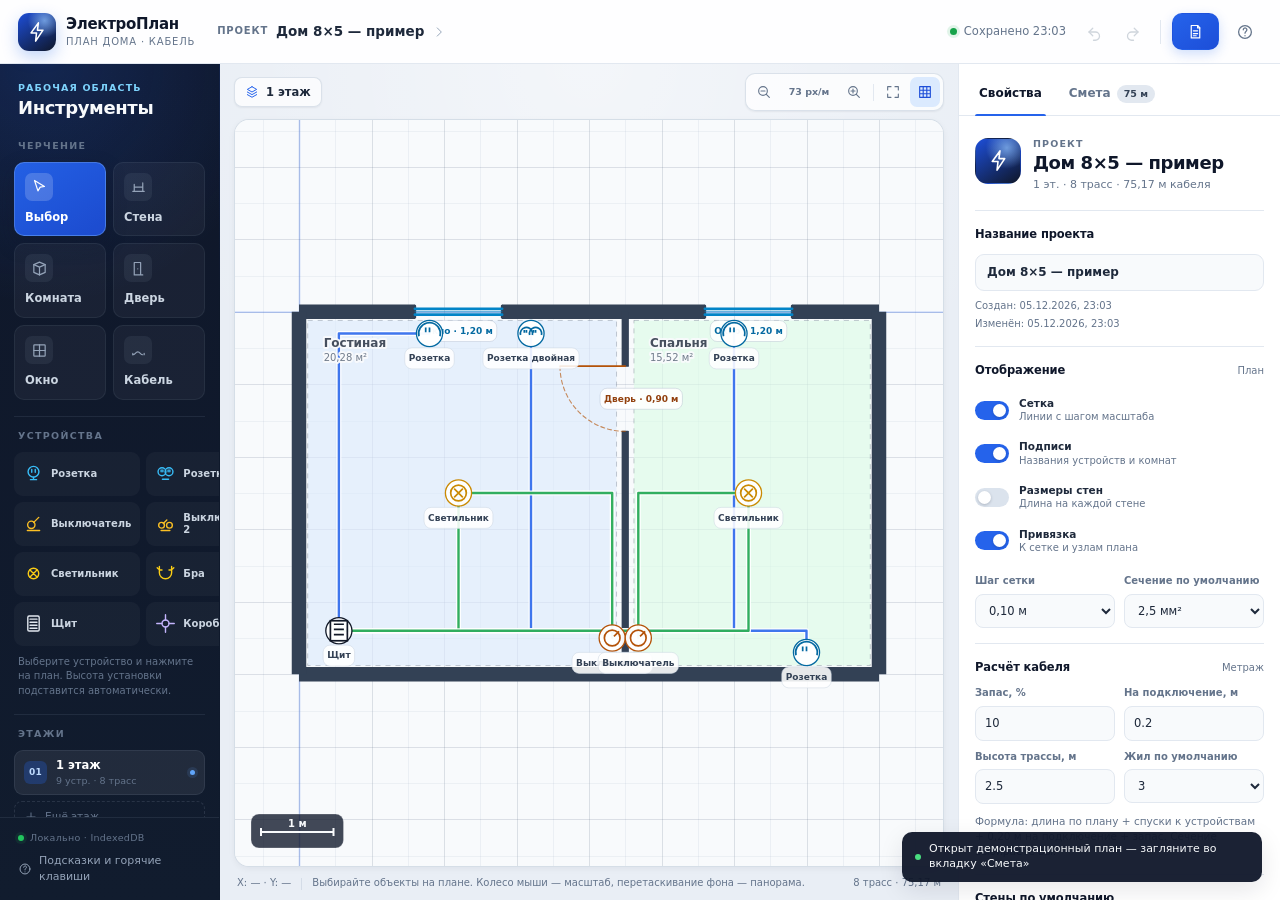
==== commit 45e06618: "Add files via upload" ====
--- a/index.html
+++ b/index.html
@@ -174,6 +174,8 @@
           <button class="dock-btn active" type="button" data-tool="select"><span data-icon="select"></span><small>Выбор</small></button>
           <button class="dock-btn" type="button" data-tool="wall"><span data-icon="wall"></span><small>Стена</small></button>
           <button class="dock-btn" type="button" data-tool="room"><span data-icon="room"></span><small>Комната</small></button>
+          <button class="dock-btn" type="button" data-tool="door"><span data-icon="door"></span><small>Дверь</small></button>
+          <button class="dock-btn" type="button" data-tool="window"><span data-icon="window"></span><small>Окно</small></button>
           <button class="dock-btn" type="button" data-tool="cable"><span data-icon="cable"></span><small>Кабель</small></button>
           <button class="dock-btn" type="button" id="mobileDevicesBtn"><span data-icon="plug"></span><small>Устройства</small></button>
           <button class="dock-btn" type="button" id="mobileInspectorBtn"><span data-icon="settings"></span><small>Свойства</small></button>
@@ -257,14 +259,18 @@
           </article>
           <article class="help-step">
             <span class="help-step-number">02</span>
+            <div><h3>Добавьте двери и окна</h3><p>Выберите «Дверь» или «Окно» и кликните по стене. Проём можно перетаскивать вдоль стены, а ширину, высоту, подоконник и сторону открывания — менять в свойствах.</p></div>
+          </article>
+          <article class="help-step">
+            <span class="help-step-number">03</span>
             <div><h3>Расставьте электрику</h3><p>Выберите розетку, выключатель, светильник или щит в левой панели и нажмите на план. Высоту установки можно изменить в свойствах.</p></div>
           </article>
           <article class="help-step">
-            <span class="help-step-number">03</span>
+            <span class="help-step-number">04</span>
             <div><h3>Проложите трассы</h3><p>Инструмент «Кабель»: начните у устройства, добавьте изгибы, завершите у второго устройства. Двойной клик по готовой трассе добавляет точку.</p></div>
           </article>
           <article class="help-step">
-            <span class="help-step-number">04</span>
+            <span class="help-step-number">05</span>
             <div><h3>Получите смету</h3><p>Зайдите во вкладку «Смета», проверьте итоги по сечениям и нажмите «Отчёт PDF» или «CSV». Перед покупкой уточните длины по месту.</p></div>
           </article>
         </div>
@@ -278,6 +284,7 @@
               <div><dt>Двойной клик / Enter</dt><dd>завершить комнату или трассу</dd></div>
               <div><dt>Ctrl + Z / Ctrl + Y</dt><dd>отменить / повторить</dd></div>
               <div><dt>Delete</dt><dd>удалить выбранное</dd></div>
+              <div><dt>Перетаскивание проёма</dt><dd>сдвиг вдоль стены</dd></div>
             </dl>
           </section>
           <section>
@@ -290,7 +297,7 @@
         <div class="help-note"><span data-icon="info"></span> Приложение не подбирает сечение кабеля и автоматические выключатели. Сечения вы задаёте сами — программа считает только метраж и формирует смету.</div>
       </div>
       <footer class="modal-foot">
-        <span>Версия 1.0 · офлайн-PWA</span>
+        <span>Версия 1.0.3 · офлайн-PWA</span>
         <button class="btn btn-primary btn-sm" type="button" data-close-dialog>Понятно</button>
       </footer>
     </div>
--- a/styles.css
+++ b/styles.css
@@ -1176,6 +1176,10 @@
   --object-color: #2563eb;
 }
 
+.object-icon-opening {
+  --object-color: #b45309;
+}
+
 .hero-copy {
   min-width: 0;
 }
@@ -2860,7 +2864,7 @@
     flex: 0 0 var(--dock-height);
     height: var(--dock-height);
     display: grid;
-    grid-template-columns: repeat(7, 1fr);
+    grid-template-columns: repeat(9, 1fr);
     gap: 1px;
     padding: 5px 6px calc(5px + env(safe-area-inset-bottom, 0px));
     background: rgba(255, 255, 255, 0.96);
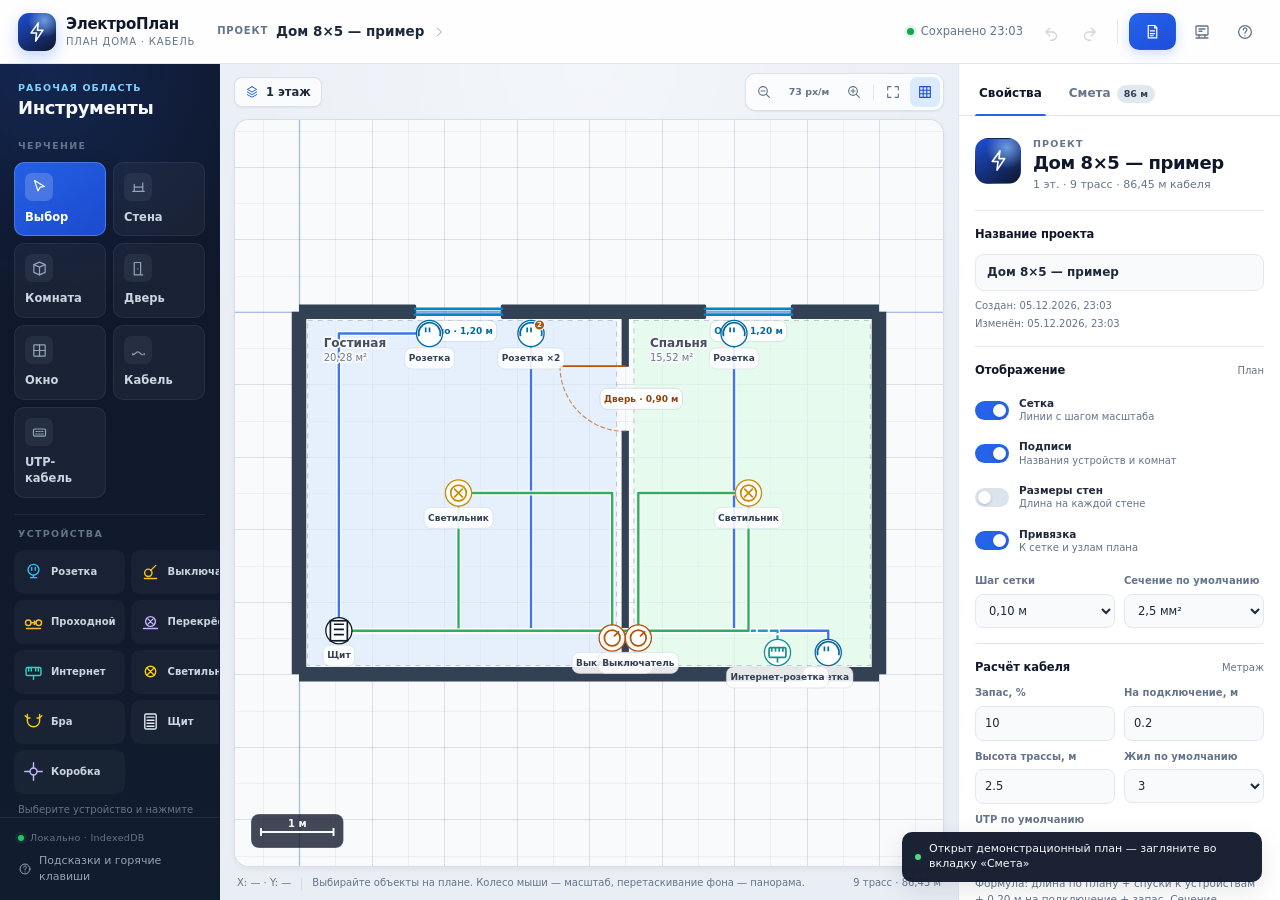
==== commit 8e1a65db: "Add files via upload" ====
--- a/index.html
+++ b/index.html
@@ -57,6 +57,9 @@
         <button class="btn btn-primary" type="button" id="reportBtn">
           <span data-icon="report"></span> <span class="desktop-only">Отчёт</span>
         </button>
+        <button class="icon-btn" type="button" id="elevationsBtn" title="Развёртки стен" aria-label="Развёртки стен">
+          <span data-icon="elevation"></span>
+        </button>
         <button class="icon-btn" type="button" id="helpBtn" title="Как пользоваться" aria-label="Как пользоваться">
           <span data-icon="help"></span>
         </button>
@@ -263,15 +266,15 @@
           </article>
           <article class="help-step">
             <span class="help-step-number">03</span>
-            <div><h3>Расставьте электрику</h3><p>Выберите розетку, выключатель, светильник или щит в левой панели и нажмите на план. Высоту установки можно изменить в свойствах.</p></div>
+            <div><h3>Расставьте электрику</h3><p>Выберите розетку, выключатель (в том числе проходной или перекрёстный), светильник, интернет-розетку или щит и нажмите на план. Количество постов задаётся в свойствах устройства.</p></div>
           </article>
           <article class="help-step">
             <span class="help-step-number">04</span>
-            <div><h3>Проложите трассы</h3><p>Инструмент «Кабель»: начните у устройства, добавьте изгибы, завершите у второго устройства. Двойной клик по готовой трассе добавляет точку.</p></div>
+            <div><h3>Проложите трассы</h3><p>Инструмент «Кабель» — для силовых линий, «UTP-кабель» — для витой пары. Начните у устройства, добавьте изгибы, завершите у второго устройства. Двойной клик по трассе добавляет точку.</p></div>
           </article>
           <article class="help-step">
             <span class="help-step-number">05</span>
-            <div><h3>Получите смету</h3><p>Зайдите во вкладку «Смета», проверьте итоги по сечениям и нажмите «Отчёт PDF» или «CSV». Перед покупкой уточните длины по месту.</p></div>
+            <div><h3>Получите смету и развёртки</h3><p>Во вкладке «Смета» проверьте итоги по сечениям и маркам UTP, нажмите «Отчёт PDF» или «CSV». Кнопка «Развёртки» строит виды каждой стены с размерами от пола и печатью.</p></div>
           </article>
         </div>
         <div class="help-grid">
@@ -297,7 +300,7 @@
         <div class="help-note"><span data-icon="info"></span> Приложение не подбирает сечение кабеля и автоматические выключатели. Сечения вы задаёте сами — программа считает только метраж и формирует смету.</div>
       </div>
       <footer class="modal-foot">
-        <span>Версия 1.0.3 · офлайн-PWA</span>
+        <span>Версия 1.1.0 · офлайн-PWA</span>
         <button class="btn btn-primary btn-sm" type="button" data-close-dialog>Понятно</button>
       </footer>
     </div>
@@ -329,6 +332,23 @@
     </div>
   </section>
 
+  <section class="elevations-overlay" id="elevationsOverlay" hidden aria-label="Развёртки стен для печати">
+    <header class="elevations-toolbar">
+      <button class="btn btn-ghost" type="button" id="elevationsCloseBtn"><span data-icon="select"></span> Назад к плану</button>
+      <div class="elevations-toolbar-title">
+        <span class="eyebrow">Документ</span>
+        <strong id="elevationsTitle">Развёртки стен</strong>
+      </div>
+      <div class="elevations-toolbar-actions">
+        <span class="elevations-count" id="elevationsCount"></span>
+        <button class="btn btn-primary" type="button" id="elevationsPrintBtn"><span data-icon="printer"></span> Печать / PDF</button>
+      </div>
+    </header>
+    <div class="elevations-scroll">
+      <div class="elevations-preview" id="elevationsPreview"></div>
+    </div>
+  </section>
+
   <input type="file" id="projectImportInput" accept=".json,application/json" hidden>
   <input type="file" id="underlayImportInput" accept="image/*" hidden>
   <div class="toast-region" id="toastRegion" aria-live="polite" aria-atomic="false"></div>
--- a/styles.css
+++ b/styles.css
@@ -859,6 +859,9 @@
   height: 100%;
   display: block;
   touch-action: none;
+  -webkit-touch-callout: none;
+  -webkit-user-select: none;
+  user-select: none;
   outline: none;
 }
 
@@ -1610,11 +1613,18 @@
 
 .summary-actions {
   display: flex;
+  flex-wrap: wrap;
   gap: 6px;
 }
 
 .summary-actions .btn {
-  flex: 1;
+  flex: 1 1 40%;
+}
+
+.summary-split {
+  margin-top: -8px !important;
+  color: #93c5fd !important;
+  font-size: 9.5px !important;
 }
 
 .summary-section {
@@ -2629,12 +2639,214 @@
   letter-spacing: 0.06em;
 }
 
+/* Развёртки стен -------------------------------------------------------- */
+
+.elevations-overlay {
+  position: fixed;
+  inset: 0;
+  z-index: 150;
+  background: #dde5ef;
+  display: flex;
+  flex-direction: column;
+}
+
+.elevations-toolbar {
+  flex: 0 0 62px;
+  background: rgba(255, 255, 255, 0.96);
+  border-bottom: 1px solid var(--line);
+  display: flex;
+  align-items: center;
+  gap: 18px;
+  padding: 0 20px;
+  backdrop-filter: blur(12px);
+  z-index: 2;
+}
+
+.elevations-toolbar-title {
+  display: flex;
+  flex-direction: column;
+  line-height: 1.25;
+}
+
+.elevations-toolbar-title strong {
+  font-size: 13px;
+  color: var(--ink);
+}
+
+.elevations-toolbar-actions {
+  display: flex;
+  align-items: center;
+  gap: 12px;
+  margin-left: auto;
+}
+
+.elevations-count {
+  color: #64748b;
+  font-size: 11px;
+  white-space: nowrap;
+}
+
+.elevations-scroll {
+  flex: 1;
+  overflow: auto;
+  padding: 28px;
+}
+
+.elevations-preview {
+  width: min(1120px, 100%);
+  margin: 0 auto;
+  display: flex;
+  flex-direction: column;
+  gap: 26px;
+}
+
+.elevations-empty {
+  background: #fff;
+  border-radius: 14px;
+  box-shadow: 0 18px 48px rgba(15, 23, 42, 0.14);
+  padding: 54px 24px;
+  text-align: center;
+  color: #64748b;
+}
+
+.elevations-empty .icon {
+  width: 42px;
+  height: 42px;
+  color: #3b82f6;
+  margin-bottom: 10px;
+}
+
+.elevations-empty h3 {
+  margin: 0 0 6px;
+  color: #0f172a;
+  font-size: 18px;
+}
+
+.elevations-empty p {
+  margin: 0 auto;
+  max-width: 460px;
+  font-size: 12px;
+}
+
+.elevation-sheet {
+  background: #fff;
+  color: #1e293b;
+  border-radius: 8px;
+  box-shadow: 0 18px 48px rgba(15, 23, 42, 0.15);
+  padding: 22px 26px 16px;
+}
+
+.elevation-sheet-head {
+  display: flex;
+  align-items: flex-end;
+  justify-content: space-between;
+  gap: 18px;
+  border-bottom: 1px solid #e2e8f0;
+  padding-bottom: 10px;
+}
+
+.elevation-kicker {
+  display: block;
+  font-size: 8px;
+  font-weight: 750;
+  letter-spacing: 0.16em;
+  text-transform: uppercase;
+  color: #2563eb;
+  margin-bottom: 2px;
+}
+
+.elevation-sheet-head h2 {
+  margin: 0;
+  color: #0f172a;
+  font-size: 21px;
+  letter-spacing: -0.03em;
+  line-height: 1.1;
+}
+
+.elevation-meta {
+  display: flex;
+  flex-wrap: wrap;
+  justify-content: flex-end;
+  gap: 6px 16px;
+  color: #64748b;
+  font-size: 10px;
+}
+
+.elevation-drawing {
+  display: block;
+  width: 100%;
+  height: auto;
+}
+
+.elevation-drawing .dimension line,
+.elevation-drawing .dimension path {
+  fill: none;
+  stroke: #64748b;
+  stroke-width: 1;
+}
+
+.elevation-drawing .dimension text {
+  fill: #475569;
+  font-family: Manrope, system-ui, sans-serif;
+  font-size: 10px;
+  text-anchor: middle;
+}
+
+.elevation-drawing .opening-label {
+  fill: #0f172a;
+  font-family: Manrope, system-ui, sans-serif;
+  font-size: 11px;
+  font-weight: 700;
+  text-anchor: middle;
+}
+
+.elevation-drawing .opening-size {
+  fill: #64748b;
+  font-family: Manrope, system-ui, sans-serif;
+  font-size: 9px;
+  text-anchor: middle;
+}
+
+.elevation-drawing .device-label {
+  fill: #0f172a;
+  font-family: Manrope, system-ui, sans-serif;
+  font-size: 9px;
+  font-weight: 700;
+  text-anchor: middle;
+}
+
+.elevation-drawing .device-height {
+  fill: #64748b;
+  font-family: Manrope, system-ui, sans-serif;
+  font-size: 8px;
+  text-anchor: middle;
+}
+
+.elevation-drawing .sheet-note {
+  fill: #94a3b8;
+  font-family: Manrope, system-ui, sans-serif;
+  font-size: 8px;
+  text-anchor: end;
+}
+
+.elevation-sheet-foot {
+  display: flex;
+  justify-content: space-between;
+  gap: 16px;
+  border-top: 1px solid #e2e8f0;
+  margin-top: 6px;
+  padding-top: 8px;
+  color: #64748b;
+  font-size: 9px;
+}
+
 /* Скроллбары ------------------------------------------------------------ */
 
 .side-scroll,
 .right-scroll,
 .modal-body,
-.report-scroll {
+.report-scroll,
+.elevations-scroll {
   scrollbar-width: thin;
   scrollbar-color: rgba(148, 163, 184, 0.5) transparent;
 }
@@ -2642,7 +2854,8 @@
 .side-scroll::-webkit-scrollbar,
 .right-scroll::-webkit-scrollbar,
 .modal-body::-webkit-scrollbar,
-.report-scroll::-webkit-scrollbar {
+.report-scroll::-webkit-scrollbar,
+.elevations-scroll::-webkit-scrollbar {
   width: 8px;
   height: 8px;
 }
@@ -2650,7 +2863,8 @@
 .side-scroll::-webkit-scrollbar-thumb,
 .right-scroll::-webkit-scrollbar-thumb,
 .modal-body::-webkit-scrollbar-thumb,
-.report-scroll::-webkit-scrollbar-thumb {
+.report-scroll::-webkit-scrollbar-thumb,
+.elevations-scroll::-webkit-scrollbar-thumb {
   background: rgba(148, 163, 184, 0.42);
   border-radius: 20px;
   border: 2px solid transparent;
@@ -2791,6 +3005,62 @@
     height: 34px;
     padding: 0;
     border-radius: 9px;
+  }
+
+  .top-actions #elevationsBtn {
+    width: 34px;
+    height: 34px;
+  }
+
+  .elevations-toolbar {
+    flex: 0 0 auto;
+    flex-wrap: wrap;
+    gap: 8px;
+    padding: 9px 12px;
+  }
+
+  .elevations-toolbar-title {
+    display: none;
+  }
+
+  .elevations-toolbar-actions {
+    gap: 8px;
+  }
+
+  .elevations-count {
+    font-size: 10px;
+  }
+
+  .elevations-scroll {
+    padding: 12px;
+  }
+
+  .elevations-preview {
+    gap: 14px;
+  }
+
+  .elevation-sheet {
+    padding: 14px 12px 10px;
+  }
+
+  .elevation-sheet-head {
+    align-items: flex-start;
+    flex-direction: column;
+    gap: 6px;
+  }
+
+  .elevation-meta {
+    justify-content: flex-start;
+    gap: 5px 12px;
+  }
+
+  .elevation-sheet-head h2 {
+    font-size: 17px;
+  }
+
+  .elevation-sheet-foot {
+    flex-direction: column;
+    gap: 3px;
   }
 
   .top-actions #reportBtn .icon {
@@ -3198,12 +3468,17 @@
 
 /* Печать ---------------------------------------------------------------- */
 
+@page {
+  size: A4 portrait;
+  margin: 11mm;
+}
+
+@page elevation-sheet {
+  size: A4 landscape;
+  margin: 10mm;
+}
+
 @media print {
-  @page {
-    size: A4 portrait;
-    margin: 11mm;
-  }
-
   html,
   body {
     height: auto !important;
@@ -3212,7 +3487,8 @@
     background: #fff !important;
   }
 
-  body > *:not(.report-overlay) {
+  body.report-open > *:not(.report-overlay),
+  body.elevations-open > *:not(.elevations-overlay) {
     display: none !important;
   }
 
@@ -3285,4 +3561,62 @@
     print-color-adjust: exact;
     -webkit-print-color-adjust: exact;
   }
-}
+
+  .elevations-overlay {
+    position: static !important;
+    display: block !important;
+    background: #fff !important;
+    inset: auto !important;
+    height: auto !important;
+    min-height: 0 !important;
+    overflow: visible !important;
+    z-index: auto !important;
+  }
+
+  .elevations-toolbar {
+    display: none !important;
+  }
+
+  .elevations-scroll {
+    overflow: visible !important;
+    padding: 0 !important;
+    height: auto !important;
+  }
+
+  .elevations-preview {
+    display: block !important;
+    width: auto !important;
+    max-width: none !important;
+    margin: 0 !important;
+  }
+
+  .elevation-sheet {
+    page: elevation-sheet;
+    width: auto !important;
+    max-width: none !important;
+    margin: 0 !important;
+    padding: 0 !important;
+    border-radius: 0 !important;
+    box-shadow: none !important;
+    break-after: page;
+  }
+
+  .elevation-sheet:last-child {
+    break-after: auto;
+  }
+
+  .elevation-drawing {
+    width: 100% !important;
+    height: auto !important;
+  }
+
+  .elevation-drawing .dimension text,
+  .elevation-drawing .opening-label,
+  .elevation-drawing .opening-size,
+  .elevation-drawing .device-label,
+  .elevation-drawing .device-height,
+  .elevation-drawing .sheet-note {
+    print-color-adjust: exact;
+    -webkit-print-color-adjust: exact;
+  }
+}
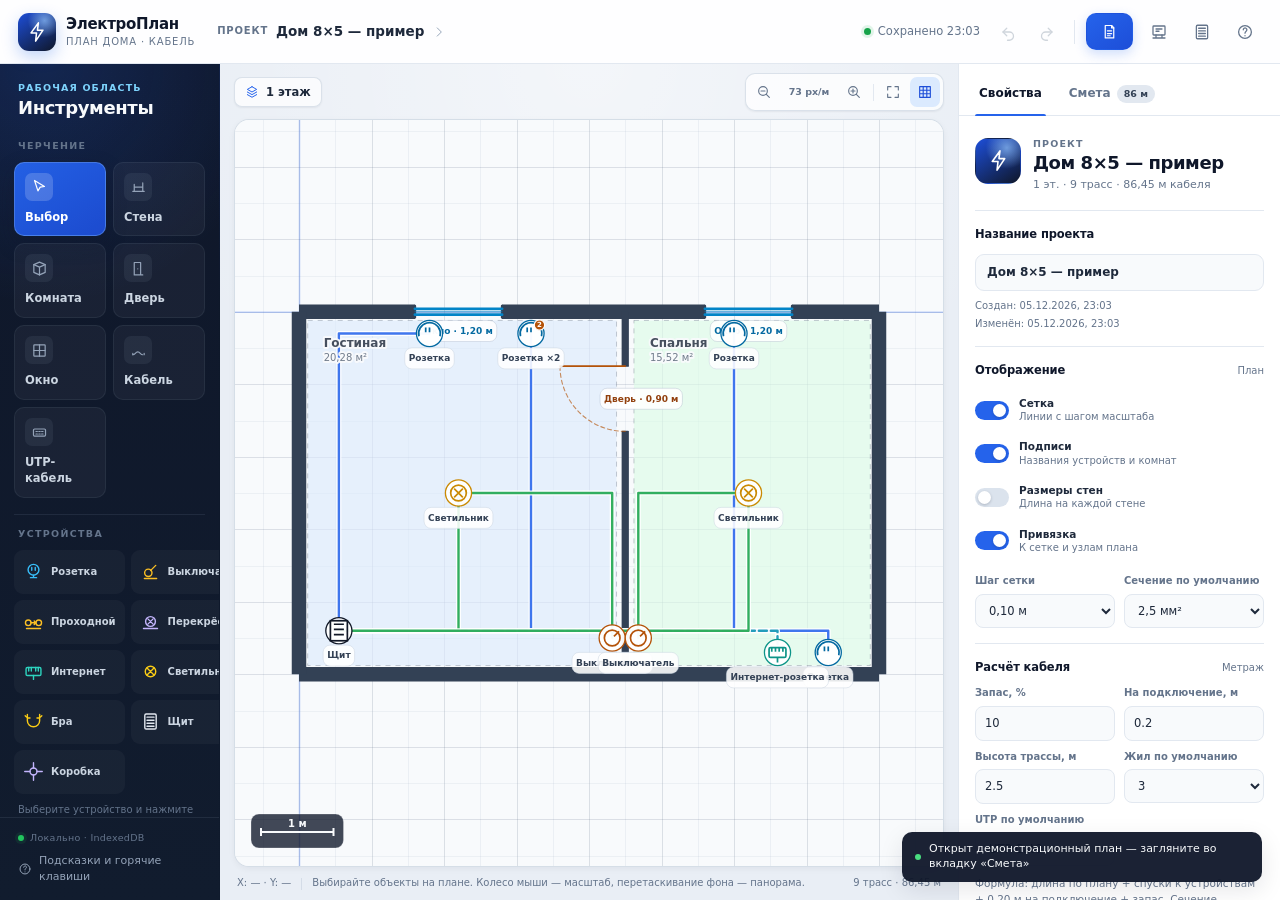
==== commit 4ee5d6da: "Add files via upload" ====
--- a/index.html
+++ b/index.html
@@ -60,6 +60,9 @@
         <button class="icon-btn" type="button" id="elevationsBtn" title="Развёртки стен" aria-label="Развёртки стен">
           <span data-icon="elevation"></span>
         </button>
+        <button class="icon-btn" type="button" id="panelBtn" title="Сборка щита" aria-label="Сборка щита">
+          <span data-icon="panel"></span>
+        </button>
         <button class="icon-btn" type="button" id="helpBtn" title="Как пользоваться" aria-label="Как пользоваться">
           <span data-icon="help"></span>
         </button>
@@ -87,6 +90,15 @@
           <section class="side-section">
             <div class="side-section-title">Устройства</div>
             <div class="device-grid" id="devicePalette"></div>
+            <label class="side-gangs" id="deviceGangsField" hidden>
+              <span>Количество постов</span>
+              <select id="deviceGangsSelect" aria-label="Количество постов нового устройства">
+                <option value="1">1</option>
+                <option value="2">2</option>
+                <option value="3">3</option>
+                <option value="4">4</option>
+              </select>
+            </label>
             <p class="side-hint">Выберите устройство и нажмите на план. Высота установки подставится автоматически.</p>
           </section>
 
@@ -180,6 +192,7 @@
           <button class="dock-btn" type="button" data-tool="door"><span data-icon="door"></span><small>Дверь</small></button>
           <button class="dock-btn" type="button" data-tool="window"><span data-icon="window"></span><small>Окно</small></button>
           <button class="dock-btn" type="button" data-tool="cable"><span data-icon="cable"></span><small>Кабель</small></button>
+          <button class="dock-btn" type="button" data-tool="utp"><span data-icon="cable"></span><small>UTP</small></button>
           <button class="dock-btn" type="button" id="mobileDevicesBtn"><span data-icon="plug"></span><small>Устройства</small></button>
           <button class="dock-btn" type="button" id="mobileInspectorBtn"><span data-icon="settings"></span><small>Свойства</small></button>
           <button class="dock-btn" type="button" id="mobileSummaryBtn"><span data-icon="report"></span><small>Смета</small></button>
@@ -274,7 +287,7 @@
           </article>
           <article class="help-step">
             <span class="help-step-number">05</span>
-            <div><h3>Получите смету и развёртки</h3><p>Во вкладке «Смета» проверьте итоги по сечениям и маркам UTP, нажмите «Отчёт PDF» или «CSV». Кнопка «Развёртки» строит виды каждой стены с размерами от пола и печатью.</p></div>
+            <div><h3>Соберите щит и документы</h3><p>Во вкладке «Смета» проверьте итоги по сечениям и маркам UTP. Кнопка «Щит» открывает сборку: корпус, ряды DIN, модули, цепи и спецификация. «Развёртки» строят виды стен, «Отчёт PDF» и «CSV» выгружают смету.</p></div>
           </article>
         </div>
         <div class="help-grid">
@@ -297,10 +310,10 @@
             <button class="btn btn-primary btn-block" type="button" id="installAppBtn" hidden><span data-icon="download"></span> Установить приложение</button>
           </section>
         </div>
-        <div class="help-note"><span data-icon="info"></span> Приложение не подбирает сечение кабеля и автоматические выключатели. Сечения вы задаёте сами — программа считает только метраж и формирует смету.</div>
+        <div class="help-note"><span data-icon="info"></span> Приложение не подбирает сечение кабеля, автоматические выключатели и номиналы. Сечения и аппараты вы задаёте сами — программа считает метраж, раскладывает модули по DIN-рейкам и формирует спецификацию.</div>
       </div>
       <footer class="modal-foot">
-        <span>Версия 1.1.0 · офлайн-PWA</span>
+        <span>Версия 1.2.0 · офлайн-PWA</span>
         <button class="btn btn-primary btn-sm" type="button" data-close-dialog>Понятно</button>
       </footer>
     </div>
@@ -349,6 +362,23 @@
     </div>
   </section>
 
+  <section class="panel-overlay" id="panelOverlay" hidden aria-label="Сборка щита">
+    <header class="panel-toolbar">
+      <button class="btn btn-ghost" type="button" id="panelCloseBtn"><span data-icon="select"></span> Назад к плану</button>
+      <div class="panel-toolbar-title">
+        <span class="eyebrow">Документ</span>
+        <strong>Сборка щита</strong>
+      </div>
+      <div class="panel-toolbar-actions">
+        <span class="panel-count" id="panelCount"></span>
+        <button class="btn btn-primary" type="button" id="panelPrintBtn"><span data-icon="printer"></span> Печать / PDF</button>
+      </div>
+    </header>
+    <div class="panel-scroll">
+      <div class="panel-preview" id="panelPreview"></div>
+    </div>
+  </section>
+
   <input type="file" id="projectImportInput" accept=".json,application/json" hidden>
   <input type="file" id="underlayImportInput" accept="image/*" hidden>
   <div class="toast-region" id="toastRegion" aria-live="polite" aria-atomic="false"></div>
--- a/styles.css
+++ b/styles.css
@@ -619,6 +619,32 @@
   line-height: 1.45;
 }
 
+.side-gangs {
+  display: flex;
+  align-items: center;
+  justify-content: space-between;
+  gap: 10px;
+  margin: 10px 4px 0;
+  color: #94a3b8;
+  font-size: 10px;
+  font-weight: 600;
+}
+
+.side-gangs[hidden] {
+  display: none;
+}
+
+.side-gangs select {
+  min-width: 70px;
+  padding: 5px 8px;
+  border-radius: 7px;
+  border: 1px solid rgba(148, 163, 184, 0.25);
+  background: rgba(255, 255, 255, 0.06);
+  color: #e2e8f0;
+  font: inherit;
+  font-size: 11px;
+}
+
 .floor-list {
   display: flex;
   flex-direction: column;
@@ -2792,6 +2818,15 @@
   text-anchor: middle;
 }
 
+.elevation-drawing .device-dimension line,
+.elevation-drawing .device-dimension path {
+  stroke: var(--dimension-color, #64748b);
+}
+
+.elevation-drawing .device-dimension text {
+  fill: var(--dimension-color, #475569);
+}
+
 .elevation-drawing .opening-label {
   fill: #0f172a;
   font-family: Manrope, system-ui, sans-serif;
@@ -2840,13 +2875,611 @@
   font-size: 9px;
 }
 
+/* Сборка щита ------------------------------------------------------------ */
+
+.panel-overlay {
+  position: fixed;
+  inset: 0;
+  z-index: 150;
+  background: #dde5ef;
+  display: flex;
+  flex-direction: column;
+}
+
+.panel-toolbar {
+  flex: 0 0 62px;
+  background: rgba(255, 255, 255, 0.96);
+  border-bottom: 1px solid var(--line);
+  display: flex;
+  align-items: center;
+  gap: 18px;
+  padding: 0 20px;
+  backdrop-filter: blur(12px);
+  z-index: 2;
+}
+
+.panel-toolbar-title {
+  display: flex;
+  flex-direction: column;
+  line-height: 1.25;
+}
+
+.panel-toolbar-title strong {
+  font-size: 13px;
+  color: var(--ink);
+}
+
+.panel-toolbar-actions {
+  display: flex;
+  align-items: center;
+  gap: 12px;
+  margin-left: auto;
+}
+
+.panel-count {
+  color: #64748b;
+  font-size: 11px;
+  white-space: nowrap;
+}
+
+.panel-scroll {
+  flex: 1;
+  overflow: auto;
+  padding: 28px;
+}
+
+.panel-preview {
+  width: min(1140px, 100%);
+  margin: 0 auto;
+}
+
+.panel-sheet {
+  background: #fff;
+  color: #1e293b;
+  border-radius: 10px;
+  box-shadow: 0 18px 48px rgba(15, 23, 42, 0.15);
+  padding: 22px 26px 18px;
+}
+
+.panel-sheet-head {
+  display: flex;
+  align-items: flex-end;
+  justify-content: space-between;
+  gap: 20px;
+  border-bottom: 1px solid var(--line);
+  padding-bottom: 12px;
+}
+
+.panel-kicker {
+  display: block;
+  font-size: 8px;
+  font-weight: 750;
+  letter-spacing: 0.16em;
+  text-transform: uppercase;
+  color: #2563eb;
+  margin-bottom: 2px;
+}
+
+.panel-sheet-head h1 {
+  margin: 0;
+  color: var(--ink);
+  font-size: 24px;
+  letter-spacing: -0.03em;
+  line-height: 1.1;
+}
+
+.panel-sheet-head p {
+  margin: 4px 0 0;
+  color: #64748b;
+  font-size: 11px;
+}
+
+.panel-head-stats {
+  display: flex;
+  align-items: flex-end;
+  gap: 22px;
+}
+
+.panel-head-stats span {
+  display: flex;
+  flex-direction: column;
+  align-items: flex-end;
+  gap: 1px;
+}
+
+.panel-head-stats small {
+  color: #94a3b8;
+  font-size: 8px;
+  text-transform: uppercase;
+  letter-spacing: 0.1em;
+}
+
+.panel-head-stats strong {
+  color: var(--ink);
+  font-size: 21px;
+  line-height: 1;
+}
+
+.panel-head-stats .is-bad strong {
+  color: #b91c1c;
+}
+
+.panel-config {
+  display: flex;
+  align-items: flex-end;
+  flex-wrap: wrap;
+  gap: 12px;
+  padding: 14px 0;
+  border-bottom: 1px dashed var(--line);
+}
+
+.panel-config .field {
+  min-width: 210px;
+}
+
+.panel-config-note {
+  margin-left: auto;
+  display: flex;
+  flex-direction: column;
+  align-items: flex-end;
+  gap: 2px;
+  padding-bottom: 2px;
+}
+
+.panel-config-note span {
+  color: #94a3b8;
+  font-size: 8px;
+  text-transform: uppercase;
+  letter-spacing: 0.1em;
+}
+
+.panel-config-note strong {
+  color: #2563eb;
+  font-size: 18px;
+  line-height: 1;
+}
+
+.panel-board-wrap {
+  padding: 18px 0 8px;
+}
+
+.panel-board {
+  background: #17233a;
+  border: 1px solid #0f172a;
+  border-radius: 12px;
+  padding: 14px 16px 18px;
+  box-shadow: inset 0 1px 0 rgba(255, 255, 255, 0.08), 0 12px 28px rgba(15, 23, 42, 0.18);
+}
+
+.panel-board-brand {
+  display: flex;
+  justify-content: space-between;
+  gap: 12px;
+  color: #94a3b8;
+  font-size: 8px;
+  letter-spacing: 0.14em;
+  text-transform: uppercase;
+  margin-bottom: 12px;
+}
+
+.panel-rail {
+  display: flex;
+  align-items: stretch;
+  gap: 10px;
+  margin-top: 7px;
+}
+
+.panel-rail-label {
+  flex: 0 0 54px;
+  padding-top: 4px;
+  color: #64748b;
+  font-size: 8px;
+  line-height: 1.25;
+  text-align: right;
+}
+
+.panel-rail.is-overflow .panel-rail-label {
+  color: #fca5a5;
+}
+
+.panel-rail-grid {
+  flex: 1;
+  display: grid;
+  grid-template-columns: repeat(var(--panel-columns, 12), minmax(0, 1fr));
+  gap: 3px;
+  min-height: 46px;
+  padding: 3px;
+  border-radius: 5px;
+  background: rgba(148, 163, 184, 0.09);
+  box-shadow: inset 0 1px 3px rgba(0, 0, 0, 0.35);
+}
+
+.panel-rail.is-overflow .panel-rail-grid {
+  outline: 1px dashed rgba(248, 113, 113, 0.5);
+  outline-offset: 2px;
+}
+
+.panel-slot {
+  min-height: 40px;
+  border-radius: 3px;
+}
+
+.panel-slot-empty {
+  border: 1px dashed rgba(148, 163, 184, 0.2);
+  background: rgba(148, 163, 184, 0.04);
+}
+
+.panel-module {
+  min-width: 0;
+  min-height: 40px;
+  padding: 5px 6px 4px;
+  border-radius: 3px;
+  background: #f8fafc;
+  border-top: 3px solid var(--module-color, #64748b);
+  box-shadow: 0 1px 0 rgba(255, 255, 255, 0.65) inset, 0 1px 2px rgba(0, 0, 0, 0.35);
+  display: flex;
+  flex-direction: column;
+  justify-content: center;
+  gap: 1px;
+  overflow: hidden;
+}
+
+.panel-module strong {
+  color: #0f172a;
+  font-size: 8px;
+  line-height: 1.15;
+  font-weight: 750;
+  white-space: nowrap;
+  overflow: hidden;
+  text-overflow: ellipsis;
+}
+
+.panel-module span {
+  color: #475569;
+  font-size: 7px;
+  line-height: 1.15;
+  white-space: nowrap;
+  overflow: hidden;
+  text-overflow: ellipsis;
+}
+
+.panel-module.is-unrated {
+  border-top-style: dashed;
+  background: #fff7ed;
+}
+
+.panel-module.is-unrated span {
+  color: #b45309;
+}
+
+.panel-module.group-breaker { --module-color: #3b82f6; }
+.panel-module.group-rcd { --module-color: #0891b2; }
+.panel-module.group-diff { --module-color: #7c3aed; }
+.panel-module.group-relay { --module-color: #f59e0b; }
+.panel-module.group-meter { --module-color: #16a34a; }
+.panel-module.group-terminal { --module-color: #94a3b8; }
+.panel-module.group-blank { --module-color: #cbd5e1; }
+.panel-module.group-other { --module-color: #64748b; }
+
+.panel-board-foot {
+  display: flex;
+  justify-content: space-between;
+  gap: 12px;
+  margin-top: 7px;
+  color: #94a3b8;
+  font-size: 9px;
+}
+
+.panel-warnings {
+  display: flex;
+  flex-direction: column;
+  gap: 5px;
+  margin: 4px 0 12px;
+}
+
+.panel-warning {
+  display: flex;
+  align-items: flex-start;
+  gap: 8px;
+  padding: 7px 10px;
+  border-radius: 8px;
+  background: #fff7ed;
+  color: #9a3412;
+  font-size: 11px;
+}
+
+.panel-warning .icon {
+  flex: 0 0 15px;
+  width: 15px;
+  height: 15px;
+  margin-top: 1px;
+}
+
+.panel-docs {
+  display: grid;
+  grid-template-columns: minmax(0, 1.3fr) minmax(0, 0.7fr);
+  gap: 16px;
+  align-items: start;
+  margin-top: 4px;
+}
+
+.panel-block {
+  border: 1px solid var(--line);
+  border-radius: 10px;
+  padding: 12px 14px;
+  background: #fff;
+}
+
+.panel-block-head {
+  display: flex;
+  align-items: baseline;
+  justify-content: space-between;
+  gap: 10px;
+  margin-bottom: 7px;
+}
+
+.panel-block-head h2 {
+  margin: 0;
+  color: #475569;
+  font-size: 10px;
+  font-weight: 750;
+  letter-spacing: 0.08em;
+  text-transform: uppercase;
+}
+
+.panel-block-head span {
+  color: #94a3b8;
+  font-size: 9px;
+  white-space: nowrap;
+}
+
+.panel-edit-row {
+  display: flex;
+  align-items: flex-start;
+  gap: 7px;
+  padding: 8px 0;
+  border-top: 1px solid #f1f5f9;
+}
+
+.panel-edit-index {
+  flex: 0 0 16px;
+  padding-top: 7px;
+  color: #94a3b8;
+  font-size: 9px;
+  font-variant-numeric: tabular-nums;
+}
+
+.panel-edit-body {
+  flex: 1;
+  min-width: 0;
+}
+
+.panel-edit-top {
+  display: flex;
+  align-items: center;
+  gap: 8px;
+}
+
+.panel-edit-top select {
+  flex: 1;
+  min-width: 0;
+  height: 28px;
+  border: 1px solid var(--line);
+  border-radius: 7px;
+  padding: 0 7px;
+  background: #fff;
+  font-size: 11px;
+}
+
+.panel-edit-spec {
+  flex: 0 0 auto;
+  max-width: 45%;
+  color: #64748b;
+  font-size: 8px;
+  text-align: right;
+  white-space: nowrap;
+  overflow: hidden;
+  text-overflow: ellipsis;
+}
+
+.panel-edit-fields {
+  display: flex;
+  flex-wrap: wrap;
+  gap: 5px;
+  margin-top: 5px;
+}
+
+.panel-mini-field {
+  display: flex;
+  flex-direction: column;
+  gap: 2px;
+  flex: 0 1 76px;
+  color: #94a3b8;
+  font-size: 8px;
+}
+
+.panel-mini-field input,
+.panel-mini-field select {
+  width: 100%;
+  height: 26px;
+  border: 1px solid var(--line);
+  border-radius: 6px;
+  padding: 0 6px;
+  background: #fff;
+  font-size: 10px;
+}
+
+.panel-mini-wide {
+  flex: 1 1 110px;
+}
+
+.panel-edit-actions {
+  display: flex;
+  gap: 1px;
+  padding-top: 1px;
+}
+
+.panel-edit-actions .icon-btn {
+  width: 25px;
+  height: 25px;
+  font-size: 12px;
+}
+
+.panel-add {
+  display: flex;
+  flex-wrap: wrap;
+  gap: 6px;
+  margin-top: 10px;
+  padding-top: 10px;
+  border-top: 1px solid var(--line);
+}
+
+.panel-add select,
+.panel-add input {
+  flex: 1 1 100px;
+  height: 32px;
+  border: 1px solid var(--line);
+  border-radius: 8px;
+  padding: 0 8px;
+  background: #fff;
+  font-size: 10px;
+}
+
+.panel-add .btn {
+  flex: 0 0 auto;
+}
+
+.panel-block .helper-copy {
+  margin-top: 7px;
+}
+
+.panel-circuit-list {
+  display: flex;
+  flex-direction: column;
+}
+
+.panel-circuit-row {
+  display: flex;
+  align-items: center;
+  justify-content: space-between;
+  gap: 8px;
+  padding: 7px 0;
+  border-top: 1px solid #f1f5f9;
+}
+
+.panel-circuit-copy {
+  min-width: 0;
+}
+
+.panel-circuit-copy strong {
+  display: block;
+  color: var(--ink);
+  font-size: 11px;
+  line-height: 1.2;
+  white-space: nowrap;
+  overflow: hidden;
+  text-overflow: ellipsis;
+}
+
+.panel-circuit-copy small {
+  display: block;
+  color: #94a3b8;
+  font-size: 8px;
+  line-height: 1.3;
+}
+
+.panel-circuit-row select {
+  flex: 0 0 118px;
+  height: 28px;
+  border: 1px solid var(--line);
+  border-radius: 7px;
+  padding: 0 5px;
+  background: #fff;
+  font-size: 9px;
+}
+
+.panel-spec {
+  margin-top: 16px;
+}
+
+.panel-spec-table {
+  width: 100%;
+  border-collapse: collapse;
+  font-size: 11px;
+}
+
+.panel-spec-table th {
+  padding: 6px 8px;
+  border-bottom: 1px solid var(--line);
+  color: #64748b;
+  font-size: 8px;
+  font-weight: 750;
+  letter-spacing: 0.08em;
+  text-align: left;
+  text-transform: uppercase;
+}
+
+.panel-spec-table td {
+  padding: 6px 8px;
+  border-bottom: 1px solid #f1f5f9;
+  vertical-align: top;
+}
+
+.panel-spec-table .num {
+  text-align: right;
+  white-space: nowrap;
+}
+
+.panel-sheet-foot {
+  display: flex;
+  justify-content: space-between;
+  gap: 16px;
+  border-top: 1px solid var(--line);
+  margin-top: 14px;
+  padding-top: 8px;
+  color: #64748b;
+  font-size: 9px;
+}
+
+.panel-summary-row {
+  display: flex;
+  align-items: center;
+  justify-content: space-between;
+  gap: 10px;
+  padding: 10px 12px;
+  border: 1px solid var(--line);
+  border-radius: 10px;
+  background: var(--surface-soft);
+}
+
+.panel-summary-copy {
+  min-width: 0;
+}
+
+.panel-summary-copy strong {
+  display: block;
+  color: var(--ink);
+  font-size: 12px;
+}
+
+.panel-summary-copy small {
+  display: block;
+  color: var(--muted);
+  font-size: 10px;
+}
+
+.panel-summary-row .btn {
+  flex: 0 0 auto;
+}
+
 /* Скроллбары ------------------------------------------------------------ */
 
 .side-scroll,
 .right-scroll,
 .modal-body,
 .report-scroll,
-.elevations-scroll {
+.elevations-scroll,
+.panel-scroll {
   scrollbar-width: thin;
   scrollbar-color: rgba(148, 163, 184, 0.5) transparent;
 }
@@ -2855,7 +3488,8 @@
 .right-scroll::-webkit-scrollbar,
 .modal-body::-webkit-scrollbar,
 .report-scroll::-webkit-scrollbar,
-.elevations-scroll::-webkit-scrollbar {
+.elevations-scroll::-webkit-scrollbar,
+.panel-scroll::-webkit-scrollbar {
   width: 8px;
   height: 8px;
 }
@@ -2864,7 +3498,8 @@
 .right-scroll::-webkit-scrollbar-thumb,
 .modal-body::-webkit-scrollbar-thumb,
 .report-scroll::-webkit-scrollbar-thumb,
-.elevations-scroll::-webkit-scrollbar-thumb {
+.elevations-scroll::-webkit-scrollbar-thumb,
+.panel-scroll::-webkit-scrollbar-thumb {
   background: rgba(148, 163, 184, 0.42);
   border-radius: 20px;
   border: 2px solid transparent;
@@ -3007,7 +3642,8 @@
     border-radius: 9px;
   }
 
-  .top-actions #elevationsBtn {
+  .top-actions #elevationsBtn,
+  .top-actions #panelBtn {
     width: 34px;
     height: 34px;
   }
@@ -3059,6 +3695,123 @@
   }
 
   .elevation-sheet-foot {
+    flex-direction: column;
+    gap: 3px;
+  }
+
+  .panel-toolbar {
+    flex: 0 0 auto;
+    flex-wrap: wrap;
+    gap: 8px;
+    padding: 9px 12px;
+  }
+
+  .panel-toolbar-title {
+    display: none;
+  }
+
+  .panel-toolbar-actions {
+    gap: 8px;
+  }
+
+  .panel-count {
+    font-size: 10px;
+  }
+
+  .panel-scroll {
+    padding: 12px;
+  }
+
+  .panel-sheet {
+    padding: 14px 12px 12px;
+  }
+
+  .panel-sheet-head {
+    align-items: flex-start;
+    flex-direction: column;
+    gap: 10px;
+  }
+
+  .panel-sheet-head h1 {
+    font-size: 20px;
+  }
+
+  .panel-head-stats {
+    width: 100%;
+    justify-content: space-between;
+    gap: 10px;
+  }
+
+  .panel-head-stats span {
+    align-items: flex-start;
+  }
+
+  .panel-config {
+    align-items: stretch;
+    flex-direction: column;
+  }
+
+  .panel-config .field {
+    min-width: 0;
+  }
+
+  .panel-config-note {
+    align-items: flex-start;
+    margin-left: 0;
+  }
+
+  .panel-docs {
+    grid-template-columns: 1fr;
+  }
+
+  .panel-edit-top {
+    flex-wrap: wrap;
+  }
+
+  .panel-edit-spec {
+    max-width: 100%;
+    text-align: left;
+  }
+
+  .panel-board {
+    padding: 10px 8px 12px;
+  }
+
+  .panel-rail {
+    gap: 5px;
+  }
+
+  .panel-rail-label {
+    flex-basis: 34px;
+    font-size: 7px;
+  }
+
+  .panel-module {
+    min-height: 34px;
+    padding: 3px 4px;
+  }
+
+  .panel-module strong {
+    font-size: 7px;
+  }
+
+  .panel-module span {
+    font-size: 6px;
+  }
+
+  .panel-slot {
+    min-height: 34px;
+  }
+
+  .panel-circuit-row {
+    align-items: flex-start;
+  }
+
+  .panel-circuit-row select {
+    flex-basis: 104px;
+  }
+
+  .panel-sheet-foot {
     flex-direction: column;
     gap: 3px;
   }
@@ -3134,7 +3887,7 @@
     flex: 0 0 var(--dock-height);
     height: var(--dock-height);
     display: grid;
-    grid-template-columns: repeat(9, 1fr);
+    grid-template-columns: repeat(10, 1fr);
     gap: 1px;
     padding: 5px 6px calc(5px + env(safe-area-inset-bottom, 0px));
     background: rgba(255, 255, 255, 0.96);
@@ -3478,6 +4231,11 @@
   margin: 10mm;
 }
 
+@page panel-sheet {
+  size: A4 landscape;
+  margin: 10mm;
+}
+
 @media print {
   html,
   body {
@@ -3488,7 +4246,8 @@
   }
 
   body.report-open > *:not(.report-overlay),
-  body.elevations-open > *:not(.elevations-overlay) {
+  body.elevations-open > *:not(.elevations-overlay),
+  body.panel-open > *:not(.panel-overlay) {
     display: none !important;
   }
 
@@ -3619,4 +4378,70 @@
     print-color-adjust: exact;
     -webkit-print-color-adjust: exact;
   }
-}
+
+  .panel-overlay {
+    position: static !important;
+    display: block !important;
+    background: #fff !important;
+    inset: auto !important;
+    height: auto !important;
+    min-height: 0 !important;
+    overflow: visible !important;
+    z-index: auto !important;
+  }
+
+  .panel-toolbar {
+    display: none !important;
+  }
+
+  .panel-scroll {
+    overflow: visible !important;
+    padding: 0 !important;
+    height: auto !important;
+  }
+
+  .panel-preview {
+    width: auto !important;
+    max-width: none !important;
+    margin: 0 !important;
+  }
+
+  .panel-sheet {
+    page: panel-sheet;
+    width: auto !important;
+    max-width: none !important;
+    margin: 0 !important;
+    padding: 0 !important;
+    border-radius: 0 !important;
+    box-shadow: none !important;
+  }
+
+  .panel-config,
+  .panel-docs {
+    display: none !important;
+  }
+
+  .panel-board {
+    print-color-adjust: exact;
+    -webkit-print-color-adjust: exact;
+  }
+
+  .panel-module,
+  .panel-slot-empty,
+  .panel-warning {
+    print-color-adjust: exact;
+    -webkit-print-color-adjust: exact;
+  }
+
+  .panel-warnings {
+    break-inside: avoid;
+  }
+
+  .panel-spec {
+    break-inside: avoid;
+  }
+
+  .panel-spec-table tr {
+    break-inside: avoid;
+  }
+}
